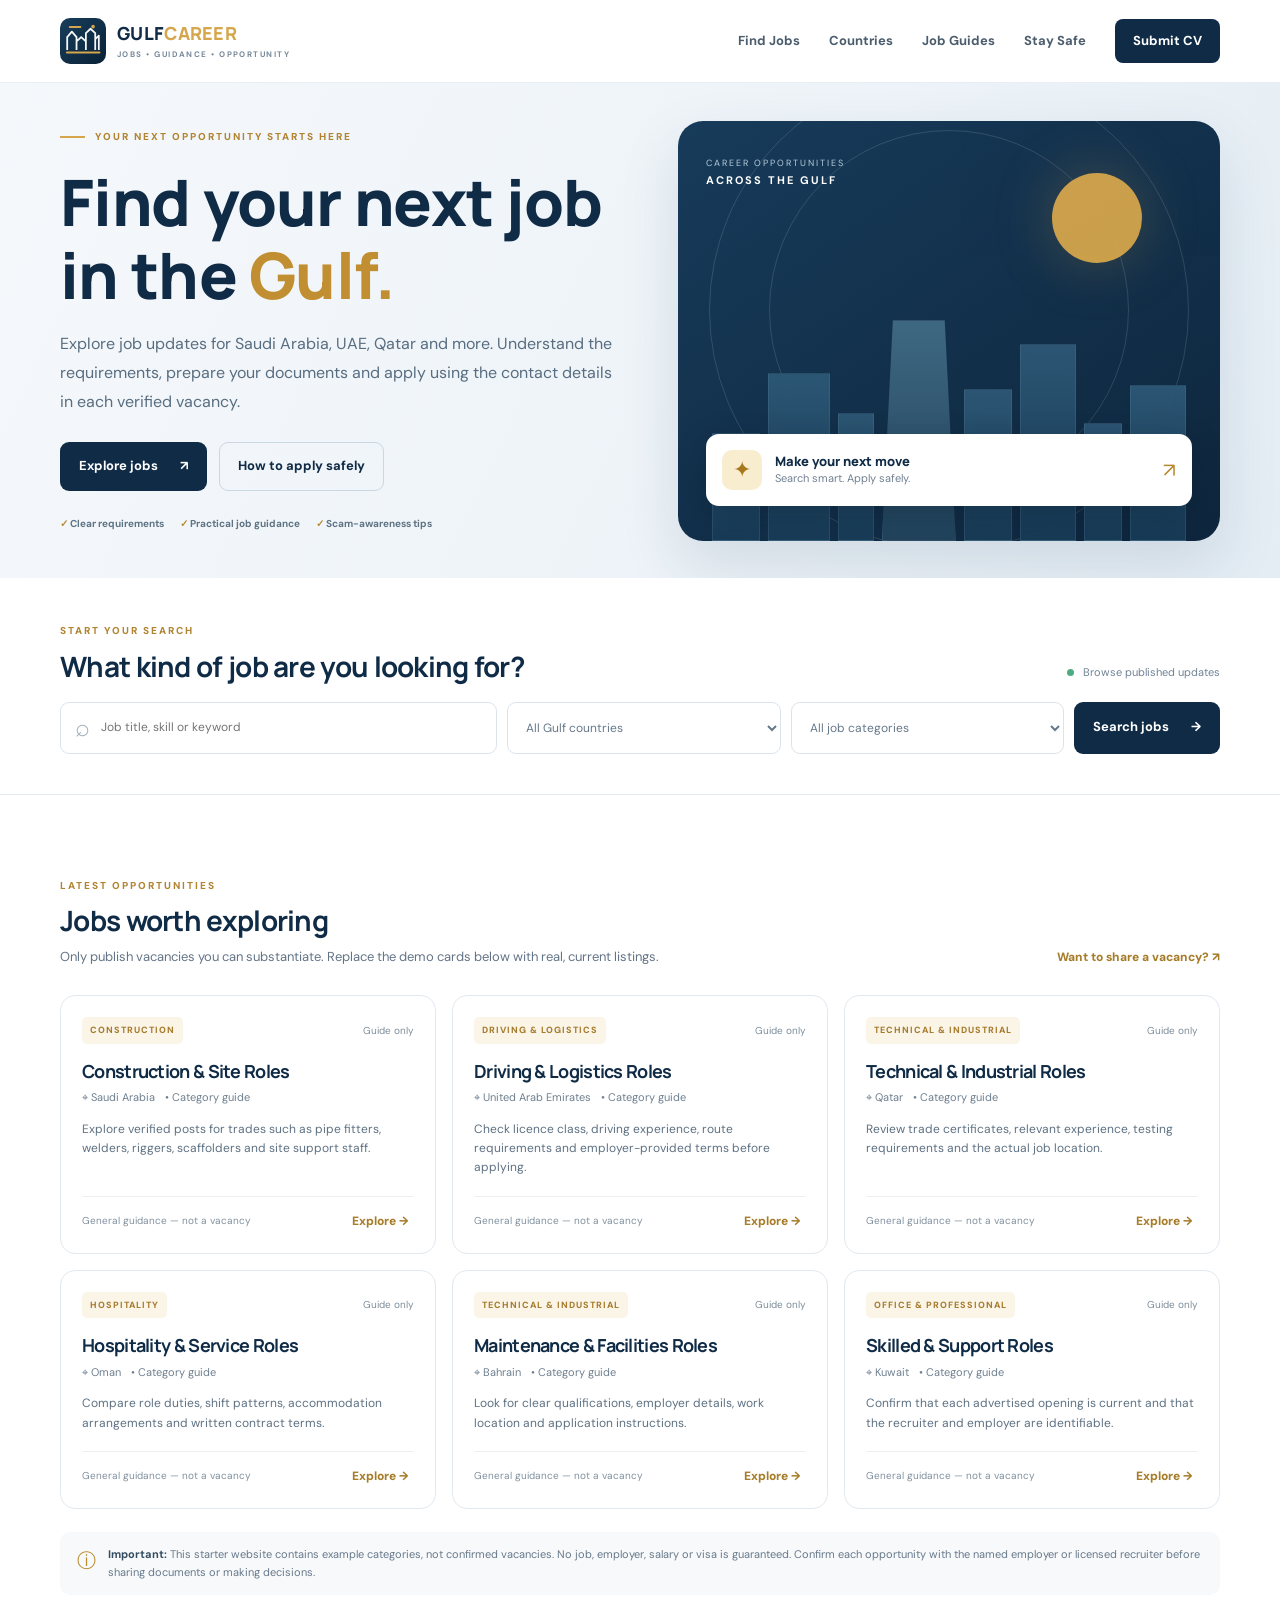
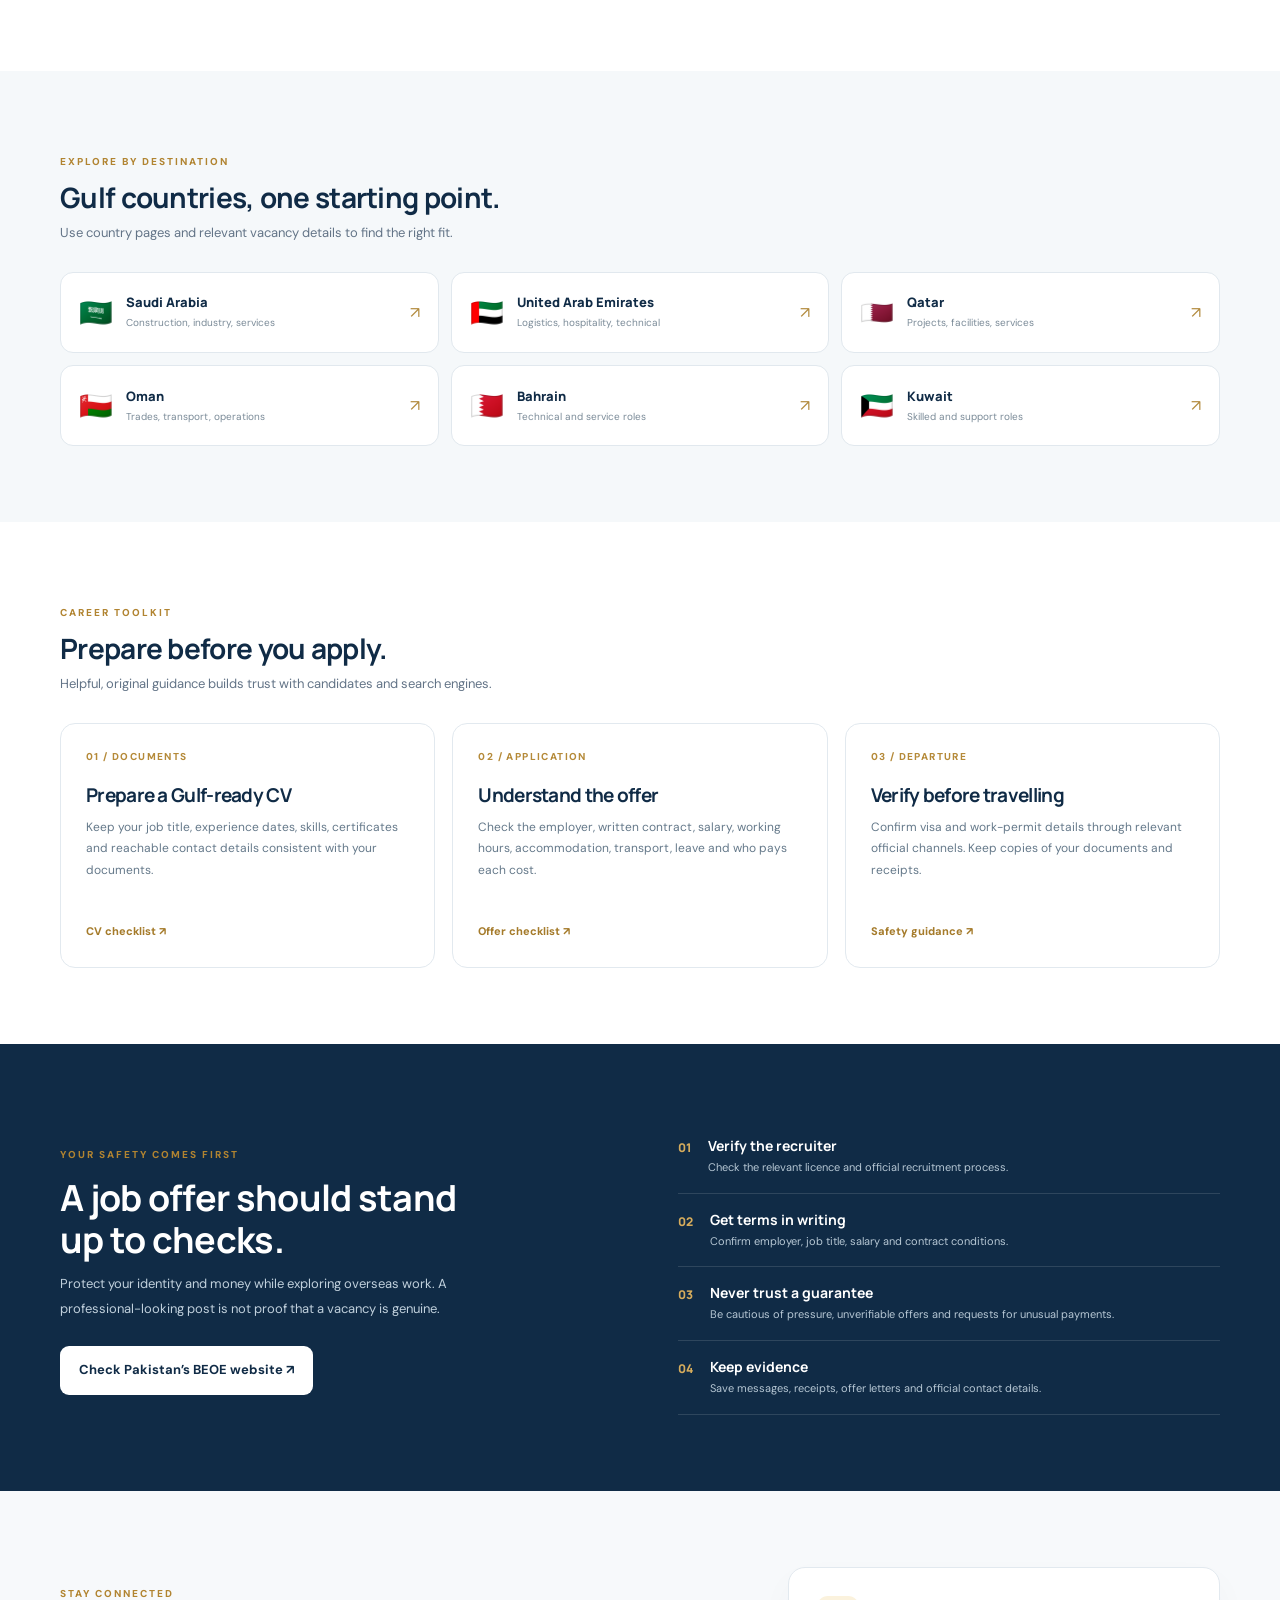
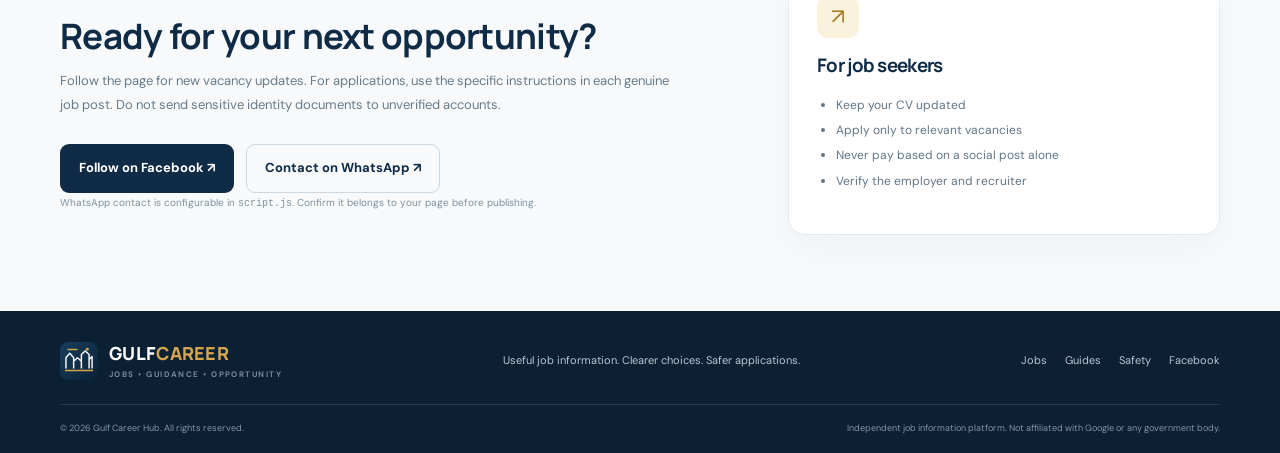
==== index.html @ 525082f0 "Add files via upload" ====
<!doctype html>
<html lang="en">
<head>
<meta charset="utf-8"><meta name="viewport" content="width=device-width,initial-scale=1">
<title>Gulf Career Hub | Gulf Jobs for Pakistani Applicants</title>
<meta name="description" content="Explore Gulf job opportunities for Pakistani applicants. Browse Saudi Arabia, UAE, Qatar, Oman, Bahrain and Kuwait vacancies, check requirements and apply through the listed official contact." />
<meta name="robots" content="index,follow,max-image-preview:large"><meta name="theme-color" content="#102b46">
<link rel="canonical" href="https://YOUR-DOMAIN.example/">
<meta property="og:type" content="website"><meta property="og:title" content="Gulf Career Hub | Gulf Jobs"><meta property="og:description" content="A clearer way to explore Gulf job opportunities, requirements and application steps."><meta property="og:image" content="assets/logo.svg">
<link rel="icon" href="assets/logo.svg" type="image/svg+xml"><link rel="stylesheet" href="styles.css">
<script type="application/ld+json">{"@context":"https://schema.org","@type":"Organization","name":"Gulf Career Hub","description":"A job information platform sharing Gulf employment opportunities and application guidance.","logo":"https://YOUR-DOMAIN.example/assets/logo.svg","sameAs":["https://www.facebook.com/profile.php?id=61595872135029"]}</script>
</head><body>
<a class="skip" href="#main">Skip to content</a>
<header class="top"><div class="wrap nav"><a class="brand" href="#home"><img src="assets/logo.svg" alt="Gulf Career Hub logo"><span>GULF<span class="gold">CAREER</span><small>JOBS • GUIDANCE • OPPORTUNITY</small></span></a><button class="menu" id="menu" aria-label="Open navigation" aria-expanded="false">☰</button><nav id="navlinks"><a href="#jobs">Find Jobs</a><a href="#countries">Countries</a><a href="#guides">Job Guides</a><a href="#safety">Stay Safe</a><a class="nav-cta" href="#apply">Submit CV</a></nav></div></header>
<main id="main">
<section class="hero" id="home"><div class="wrap hero-grid"><div><div class="eyebrow"><span></span> YOUR NEXT OPPORTUNITY STARTS HERE</div><h1>Find your next job in the <em>Gulf.</em></h1><p class="lead">Explore job updates for Saudi Arabia, UAE, Qatar and more. Understand the requirements, prepare your documents and apply using the contact details in each verified vacancy.</p><div class="hero-actions"><a class="btn primary" href="#jobs">Explore jobs <span>↗</span></a><a class="btn ghost" href="#safety">How to apply safely</a></div><div class="trustline"><span>✓ Clear requirements</span><span>✓ Practical job guidance</span><span>✓ Scam-awareness tips</span></div></div><div class="hero-art"><div class="orbit orbit-one"></div><div class="orbit orbit-two"></div><div class="sun"></div><div class="skyline"><i></i><i></i><i></i><i></i><i></i><i></i><i></i><i></i></div><div class="art-card"><div class="mini-icon">✦</div><div><b>Make your next move</b><small>Search smart. Apply safely.</small></div><span>↗</span></div><div class="art-label">CAREER OPPORTUNITIES<br><b>ACROSS THE GULF</b></div></div></div></section>
<section class="search-band"><div class="wrap"><div class="search-heading"><div><span class="kicker">START YOUR SEARCH</span><h2>What kind of job are you looking for?</h2></div><span class="live-note"><i></i> Browse published updates</span></div><div class="filters"><label class="searchbox"><span>⌕</span><input id="q" type="search" placeholder="Job title, skill or keyword" aria-label="Search job title, skill or keyword"></label><label><span class="sr-only">Country</span><select id="country"><option value="">All Gulf countries</option><option>Saudi Arabia</option><option>United Arab Emirates</option><option>Qatar</option><option>Oman</option><option>Bahrain</option><option>Kuwait</option></select></label><label><span class="sr-only">Category</span><select id="category"><option value="">All job categories</option><option>Construction</option><option>Driving & Logistics</option><option>Technical & Industrial</option><option>Hospitality</option><option>Healthcare</option><option>Office & Professional</option></select></label><button id="searchBtn" class="btn primary">Search jobs <span>→</span></button></div></div></section>
<section class="section" id="jobs"><div class="wrap"><div class="section-head"><div><span class="kicker">LATEST OPPORTUNITIES</span><h2>Jobs worth exploring</h2><p>Only publish vacancies you can substantiate. Replace the demo cards below with real, current listings.</p></div><a class="text-link" href="#apply">Want to share a vacancy? ↗</a></div><div id="jobGrid" class="job-grid"></div><div id="empty" class="empty" hidden>No matching listings yet. Try another keyword or check back soon.</div><div class="notice"><span>ⓘ</span><p><b>Important:</b> This starter website contains example categories, not confirmed vacancies. No job, employer, salary or visa is guaranteed. Confirm each opportunity with the named employer or licensed recruiter before sharing documents or making decisions.</p></div></div></section>
<section class="countries section" id="countries"><div class="wrap"><div class="section-head"><div><span class="kicker">EXPLORE BY DESTINATION</span><h2>Gulf countries, one starting point.</h2><p>Use country pages and relevant vacancy details to find the right fit.</p></div></div><div class="country-grid"><button data-country="Saudi Arabia" class="country-card"><span class="flag">🇸🇦</span><span><b>Saudi Arabia</b><small>Construction, industry, services</small></span><span class="arrow">↗</span></button><button data-country="United Arab Emirates" class="country-card"><span class="flag">🇦🇪</span><span><b>United Arab Emirates</b><small>Logistics, hospitality, technical</small></span><span class="arrow">↗</span></button><button data-country="Qatar" class="country-card"><span class="flag">🇶🇦</span><span><b>Qatar</b><small>Projects, facilities, services</small></span><span class="arrow">↗</span></button><button data-country="Oman" class="country-card"><span class="flag">🇴🇲</span><span><b>Oman</b><small>Trades, transport, operations</small></span><span class="arrow">↗</span></button><button data-country="Bahrain" class="country-card"><span class="flag">🇧🇭</span><span><b>Bahrain</b><small>Technical and service roles</small></span><span class="arrow">↗</span></button><button data-country="Kuwait" class="country-card"><span class="flag">🇰🇼</span><span><b>Kuwait</b><small>Skilled and support roles</small></span><span class="arrow">↗</span></button></div></div></section>
<section class="section guides" id="guides"><div class="wrap"><div class="section-head"><div><span class="kicker">CAREER TOOLKIT</span><h2>Prepare before you apply.</h2><p>Helpful, original guidance builds trust with candidates and search engines.</p></div></div><div class="guide-grid"><article class="guide"><div class="guide-no">01 / DOCUMENTS</div><h3>Prepare a Gulf-ready CV</h3><p>Keep your job title, experience dates, skills, certificates and reachable contact details consistent with your documents.</p><a href="#apply">CV checklist ↗</a></article><article class="guide"><div class="guide-no">02 / APPLICATION</div><h3>Understand the offer</h3><p>Check the employer, written contract, salary, working hours, accommodation, transport, leave and who pays each cost.</p><a href="#safety">Offer checklist ↗</a></article><article class="guide"><div class="guide-no">03 / DEPARTURE</div><h3>Verify before travelling</h3><p>Confirm visa and work-permit details through relevant official channels. Keep copies of your documents and receipts.</p><a href="#safety">Safety guidance ↗</a></article></div></div></section>
<section class="safety section" id="safety"><div class="wrap safety-grid"><div><span class="kicker">YOUR SAFETY COMES FIRST</span><h2>A job offer should stand up to checks.</h2><p>Protect your identity and money while exploring overseas work. A professional-looking post is not proof that a vacancy is genuine.</p><a class="btn light" href="https://beoe.gov.pk/" target="_blank" rel="noopener">Check Pakistan’s BEOE website ↗</a></div><div class="safety-list"><div><span>01</span><p><b>Verify the recruiter</b><small>Check the relevant licence and official recruitment process.</small></p></div><div><span>02</span><p><b>Get terms in writing</b><small>Confirm employer, job title, salary and contract conditions.</small></p></div><div><span>03</span><p><b>Never trust a guarantee</b><small>Be cautious of pressure, unverifiable offers and requests for unusual payments.</small></p></div><div><span>04</span><p><b>Keep evidence</b><small>Save messages, receipts, offer letters and official contact details.</small></p></div></div></div></section>
<section class="apply section" id="apply"><div class="wrap apply-grid"><div><span class="kicker">STAY CONNECTED</span><h2>Ready for your next opportunity?</h2><p>Follow the page for new vacancy updates. For applications, use the specific instructions in each genuine job post. Do not send sensitive identity documents to unverified accounts.</p><div class="apply-actions"><a class="btn primary" href="https://www.facebook.com/profile.php?id=61595872135029" target="_blank" rel="noopener">Follow on Facebook ↗</a><a class="btn ghost-dark" id="waLink" href="#">Contact on WhatsApp ↗</a></div><p class="tiny">WhatsApp contact is configurable in <code>script.js</code>. Confirm it belongs to your page before publishing.</p></div><div class="cv-card"><div class="cv-symbol">↗</div><h3>For job seekers</h3><ul><li>Keep your CV updated</li><li>Apply only to relevant vacancies</li><li>Never pay based on a social post alone</li><li>Verify the employer and recruiter</li></ul></div></div></section>
</main><footer><div class="wrap footer-main"><a class="brand footer-brand" href="#home"><img src="assets/logo.svg" alt=""><span>GULF<span class="gold">CAREER</span><small>JOBS • GUIDANCE • OPPORTUNITY</small></span></a><p>Useful job information. Clearer choices. Safer applications.</p><div class="footer-links"><a href="#jobs">Jobs</a><a href="#guides">Guides</a><a href="#safety">Safety</a><a href="https://www.facebook.com/profile.php?id=61595872135029" target="_blank" rel="noopener">Facebook</a></div></div><div class="wrap footer-bottom"><span>© <span id="year"></span> Gulf Career Hub. All rights reserved.</span><span>Independent job information platform. Not affiliated with Google or any government body.</span></div></footer>
<script src="script.js"></script></body></html>
---- styles.css ----
@import url('https://fonts.googleapis.com/css2?family=DM+Sans:wght@400;500;600;700&family=Manrope:wght@400;500;600;700;800&display=swap');
:root{--navy:#102b46;--navy2:#183b5a;--gold:#d5a64b;--ink:#172b3b;--muted:#637487;--pale:#f4f7fa;--line:#e2e9ef;--white:#fff;--radius:18px}*{box-sizing:border-box}html{scroll-behavior:smooth;scroll-padding-top:90px}body{margin:0;color:var(--ink);font-family:'DM Sans',Arial,sans-serif;line-height:1.6}a{color:inherit;text-decoration:none}button,input,select{font:inherit}.wrap{width:min(1160px,calc(100% - 44px));margin:auto}.skip{position:absolute;left:-999px;top:8px;background:white;padding:10px;z-index:10}.skip:focus{left:8px}.top{background:#fff;border-bottom:1px solid #e9eef2;position:sticky;top:0;z-index:8}.nav{height:82px;display:flex;align-items:center;justify-content:space-between}.brand{display:flex;align-items:center;gap:11px;font-family:Manrope,sans-serif;font-weight:800;font-size:18px;letter-spacing:.3px;color:var(--navy);line-height:1.15}.brand img{width:46px;height:46px}.brand small{display:block;font:700 8px 'DM Sans',sans-serif;letter-spacing:1.45px;color:#78899a;margin-top:5px}.gold{color:var(--gold)}nav{display:flex;align-items:center;gap:29px;font-size:13px;font-weight:700;color:#4b5d6d}nav a:hover,.text-link:hover{color:#b48427}.nav-cta{background:var(--navy);color:white;padding:12px 18px;border-radius:8px}.menu{display:none;border:0;background:transparent;font-size:25px;color:var(--navy)}.hero{background:linear-gradient(115deg,#f5f8fb 0%,#edf3f8 60%,#e4edf4 100%);overflow:hidden}.hero-grid{display:grid;grid-template-columns:1.04fr .96fr;align-items:center;min-height:495px;gap:30px}.eyebrow,.kicker{font-size:10px;font-weight:800;letter-spacing:2px;color:#b18431}.eyebrow{display:flex;align-items:center;gap:10px}.eyebrow span{width:25px;height:2px;background:var(--gold)}h1,h2,h3,p{margin-top:0}h1,h2,h3{font-family:Manrope,sans-serif;line-height:1.15;letter-spacing:-.7px}h1{font-size:clamp(40px,5.3vw,64px);max-width:590px;margin:20px 0 18px;color:var(--navy);font-weight:800}h1 em{color:#c18f31;font-style:normal}.lead{max-width:565px;color:#586d80;font-size:16px;line-height:1.8}.hero-actions,.apply-actions{display:flex;gap:12px;flex-wrap:wrap;margin-top:26px}.btn{display:inline-flex;gap:22px;align-items:center;justify-content:center;padding:13px 18px;border-radius:9px;font-size:13px;font-weight:700;border:1px solid transparent;transition:.2s}.btn:hover{transform:translateY(-2px)}.primary{background:var(--navy);color:white}.primary:hover{background:#204b70}.ghost{border-color:#cbd7e1;color:var(--navy)}.ghost-dark{border-color:#cbd7e1;color:var(--navy)}.trustline{display:flex;flex-wrap:wrap;gap:16px;margin-top:25px;font-size:10px;color:#5d7283;font-weight:700}.trustline span:first-letter{color:#b58a36}.hero-art{height:420px;position:relative;overflow:hidden;border-radius:25px;background:linear-gradient(145deg,#173b5a,#0e263d);box-shadow:0 24px 60px #173b5a20}.orbit{position:absolute;border:1px solid #ffffff21;border-radius:50%;width:480px;height:480px;left:50%;top:45%;transform:translate(-50%,-50%)}.orbit-two{width:360px;height:360px}.sun{position:absolute;top:52px;right:78px;width:90px;height:90px;border-radius:50%;background:#d5a64b;opacity:.95;box-shadow:0 0 60px #d5a64b44}.skyline{position:absolute;bottom:0;left:0;right:0;height:240px;display:flex;align-items:end;justify-content:center;gap:8px;opacity:.95}.skyline i{display:block;width:48px;background:linear-gradient(#2d5876,#193c58);border:1px solid #6c8ca33a;height:45%}.skyline i:nth-child(2){height:70%;width:62px}.skyline i:nth-child(3){height:53%;width:36px}.skyline i:nth-child(4){height:92%;width:74px;background:linear-gradient(#416b85,#23455e);clip-path:polygon(15% 0,85% 0,100% 100%,0 100%)}.skyline i:nth-child(5){height:63%}.skyline i:nth-child(6){height:82%;width:56px}.skyline i:nth-child(7){height:49%;width:38px}.skyline i:nth-child(8){height:65%;width:56px}.art-card{position:absolute;bottom:35px;left:28px;right:28px;display:flex;align-items:center;gap:13px;padding:16px;background:#fff;border-radius:13px;box-shadow:0 10px 30px #08182744}.mini-icon{width:40px;height:40px;display:grid;place-items:center;border-radius:10px;background:#f8edcf;color:#a8781d;font-size:22px}.art-card b,.art-card small{display:block}.art-card b{font:800 13px Manrope;color:var(--navy)}.art-card small{font-size:11px;color:#718091}.art-card>span{margin-left:auto;color:#b5872f;font-size:20px}.art-label{position:absolute;top:34px;left:28px;color:#b8ccdb;font-size:9px;letter-spacing:2px;line-height:1.8}.art-label b{color:#fff;font-size:11px}.search-band{background:white;padding:38px 0 40px;border-bottom:1px solid var(--line)}.search-heading{display:flex;justify-content:space-between;align-items:end;margin-bottom:20px}.search-heading h2,.section-head h2{font-size:28px;color:var(--navy);margin:8px 0 0}.live-note{font-size:11px;color:#708294}.live-note i{display:inline-block;width:7px;height:7px;background:#4eaa83;border-radius:50%;margin-right:6px}.filters{display:grid;grid-template-columns:1.6fr 1fr 1fr auto;gap:10px}.filters label{min-width:0}.searchbox,.filters select{height:52px;display:flex;align-items:center;gap:9px;padding:0 14px;border:1px solid #dce4eb;border-radius:9px;background:#fff;color:#66788a}.searchbox span{font-size:25px;color:#a4b0bb}.searchbox input{border:0;outline:0;width:100%;min-width:0;color:var(--ink);font-size:12px}.filters select{width:100%;font-size:12px;outline-color:var(--gold)}.filters .btn{height:52px;white-space:nowrap}.section{padding:76px 0}.section-head{display:flex;align-items:end;justify-content:space-between;gap:20px;margin-bottom:28px}.section-head p{font-size:13px;color:var(--muted);margin:10px 0 0;max-width:600px}.text-link{font-size:12px;font-weight:800;color:#a77c29;white-space:nowrap}.job-grid{display:grid;grid-template-columns:repeat(3,1fr);gap:16px}.job-card{border:1px solid var(--line);border-radius:15px;padding:21px;background:#fff;display:flex;flex-direction:column;min-height:238px;transition:.2s}.job-card:hover{border-color:#c4d2dd;box-shadow:0 12px 35px #173b5a0c;transform:translateY(-2px)}.job-top{display:flex;justify-content:space-between;align-items:center;gap:8px}.job-category{font-size:9px;font-weight:800;letter-spacing:1px;color:#a67b2d;background:#fbf5e8;padding:6px 8px;border-radius:5px}.job-status{font-size:10px;color:#7d8d9a}.job-card h3{font-size:18px;color:var(--navy);margin:17px 0 8px}.job-meta{display:flex;flex-wrap:wrap;gap:10px;font-size:11px;color:#6e7f8f}.job-card p{font-size:12px;color:#5e7182;margin:13px 0 18px}.job-bottom{margin-top:auto;padding-top:14px;border-top:1px solid #edf1f4;display:flex;align-items:center;justify-content:space-between}.job-bottom small{font-size:10px;color:#80909e}.job-bottom button{border:0;background:transparent;color:#a77c29;font-size:12px;font-weight:800;cursor:pointer}.empty{padding:28px;text-align:center;color:var(--muted);border:1px dashed #ccd7e0;border-radius:12px}.notice{margin-top:23px;background:#f7f9fb;border-radius:10px;padding:14px 17px;display:flex;gap:12px;color:#67798a;font-size:11px}.notice>span{font-size:19px;color:#b98b31}.notice p{margin:0}.notice b{color:#344c60}.countries{background:#f5f8fa}.country-grid{display:grid;grid-template-columns:repeat(3,1fr);gap:12px}.country-card{display:flex;align-items:center;text-align:left;gap:13px;padding:18px;border:1px solid #e1e8ee;background:#fff;border-radius:13px;cursor:pointer;color:var(--ink);transition:.2s}.country-card:hover{border-color:#c9a45c;transform:translateY(-2px)}.flag{font-size:27px}.country-card b,.country-card small{display:block}.country-card b{font:800 13px Manrope;color:var(--navy)}.country-card small{font-size:10px;color:#7b8b98;margin-top:4px}.arrow{margin-left:auto;color:#b28a3d}.guide-grid{display:grid;grid-template-columns:repeat(3,1fr);gap:17px}.guide{padding:25px;border:1px solid var(--line);border-radius:15px}.guide-no{font-size:10px;letter-spacing:1.4px;font-weight:800;color:#b58a39}.guide h3{font-size:19px;color:var(--navy);margin:20px 0 10px}.guide p{font-size:12px;color:#65798a;line-height:1.8;min-height:88px}.guide a{font-size:11px;font-weight:800;color:#a57b2b}.safety{background:var(--navy);color:#fff}.safety-grid{display:grid;grid-template-columns:1fr 1fr;gap:75px;align-items:center}.safety h2{font-size:36px;margin:12px 0;color:#fff;max-width:430px}.safety-grid>div>p{color:#c0d0dc;font-size:13px;line-height:1.9;max-width:460px}.light{background:#fff;color:var(--navy);margin-top:12px}.safety-list>div{display:flex;gap:17px;padding:16px 0;border-bottom:1px solid #ffffff20}.safety-list>div>span{font:800 12px Manrope;color:#d6ac5c;padding-top:3px}.safety-list p{margin:0}.safety-list b,.safety-list small{display:block}.safety-list b{font:700 14px Manrope}.safety-list small{font-size:11px;color:#b6c7d4;margin-top:4px}.apply{background:#f7f9fb}.apply-grid{display:grid;grid-template-columns:1.2fr .8fr;gap:80px;align-items:center}.apply h2{font-size:35px;color:var(--navy);margin:12px 0}.apply-grid>div>p{font-size:13px;color:#687b8b;line-height:1.9;max-width:610px}.tiny{font-size:10px!important;color:#81909c!important}.cv-card{background:#fff;border:1px solid var(--line);border-radius:17px;padding:28px;box-shadow:0 15px 35px #173b5a08}.cv-symbol{width:42px;height:42px;border-radius:11px;background:#fbf2dd;color:#a97b26;display:grid;place-items:center;font-size:22px}.cv-card h3{color:var(--navy);margin:17px 0}.cv-card ul{padding-left:19px;color:#627587;font-size:12px;line-height:2.1}footer{background:#0b2033;color:#b8c7d2;padding:31px 0 18px}.footer-main{display:flex;align-items:center;justify-content:space-between;gap:20px;padding-bottom:24px}.footer-brand{color:white}.footer-brand img{width:38px;height:38px}.footer-main p{font-size:11px;margin:0}.footer-links{display:flex;gap:18px;font-size:11px}.footer-links a:hover{color:#e2b95e}.footer-bottom{border-top:1px solid #ffffff1c;padding-top:16px;display:flex;justify-content:space-between;gap:20px;font-size:9px;color:#8296a6}.sr-only{position:absolute;width:1px;height:1px;padding:0;margin:-1px;overflow:hidden;clip:rect(0,0,0,0);white-space:nowrap;border:0}
@media(max-width:850px){.nav{height:72px}.menu{display:block}nav{display:none;position:absolute;top:72px;left:0;right:0;background:white;padding:18px 24px 22px;box-shadow:0 12px 20px #102b4615;flex-direction:column;align-items:stretch;gap:18px}nav.open{display:flex}.hero-grid{grid-template-columns:1fr;padding-top:55px;padding-bottom:35px}.hero-art{height:330px}.hero-grid>div:first-child{max-width:650px}.filters{grid-template-columns:1fr 1fr}.searchbox{grid-column:span 2}.job-grid,.country-grid,.guide-grid{grid-template-columns:repeat(2,1fr)}.safety-grid,.apply-grid{grid-template-columns:1fr;gap:35px}.footer-main{flex-wrap:wrap}.footer-main>p{order:3;width:100%}}@media(max-width:560px){.wrap{width:min(100% - 30px,1160px)}.brand{font-size:15px}.brand img{width:39px;height:39px}.brand small{font-size:7px}.hero-grid{padding-top:42px}.hero-art{height:280px}.hero h1{font-size:42px}.lead{font-size:14px}.trustline{gap:9px}.search-heading,.section-head{align-items:flex-start;flex-direction:column}.search-heading h2,.section-head h2{font-size:25px}.filters{grid-template-columns:1fr}.searchbox{grid-column:auto}.filters .btn{width:100%}.section{padding:55px 0}.job-grid,.country-grid,.guide-grid{grid-template-columns:1fr}.guide p{min-height:0}.safety h2,.apply h2{font-size:30px}.footer-main{align-items:flex-start;flex-direction:column}.footer-links{flex-wrap:wrap}.footer-bottom{flex-direction:column;gap:7px}.art-card{left:16px;right:16px;bottom:18px}.art-label{left:18px;top:20px}.sun{right:38px;width:70px;height:70px}}
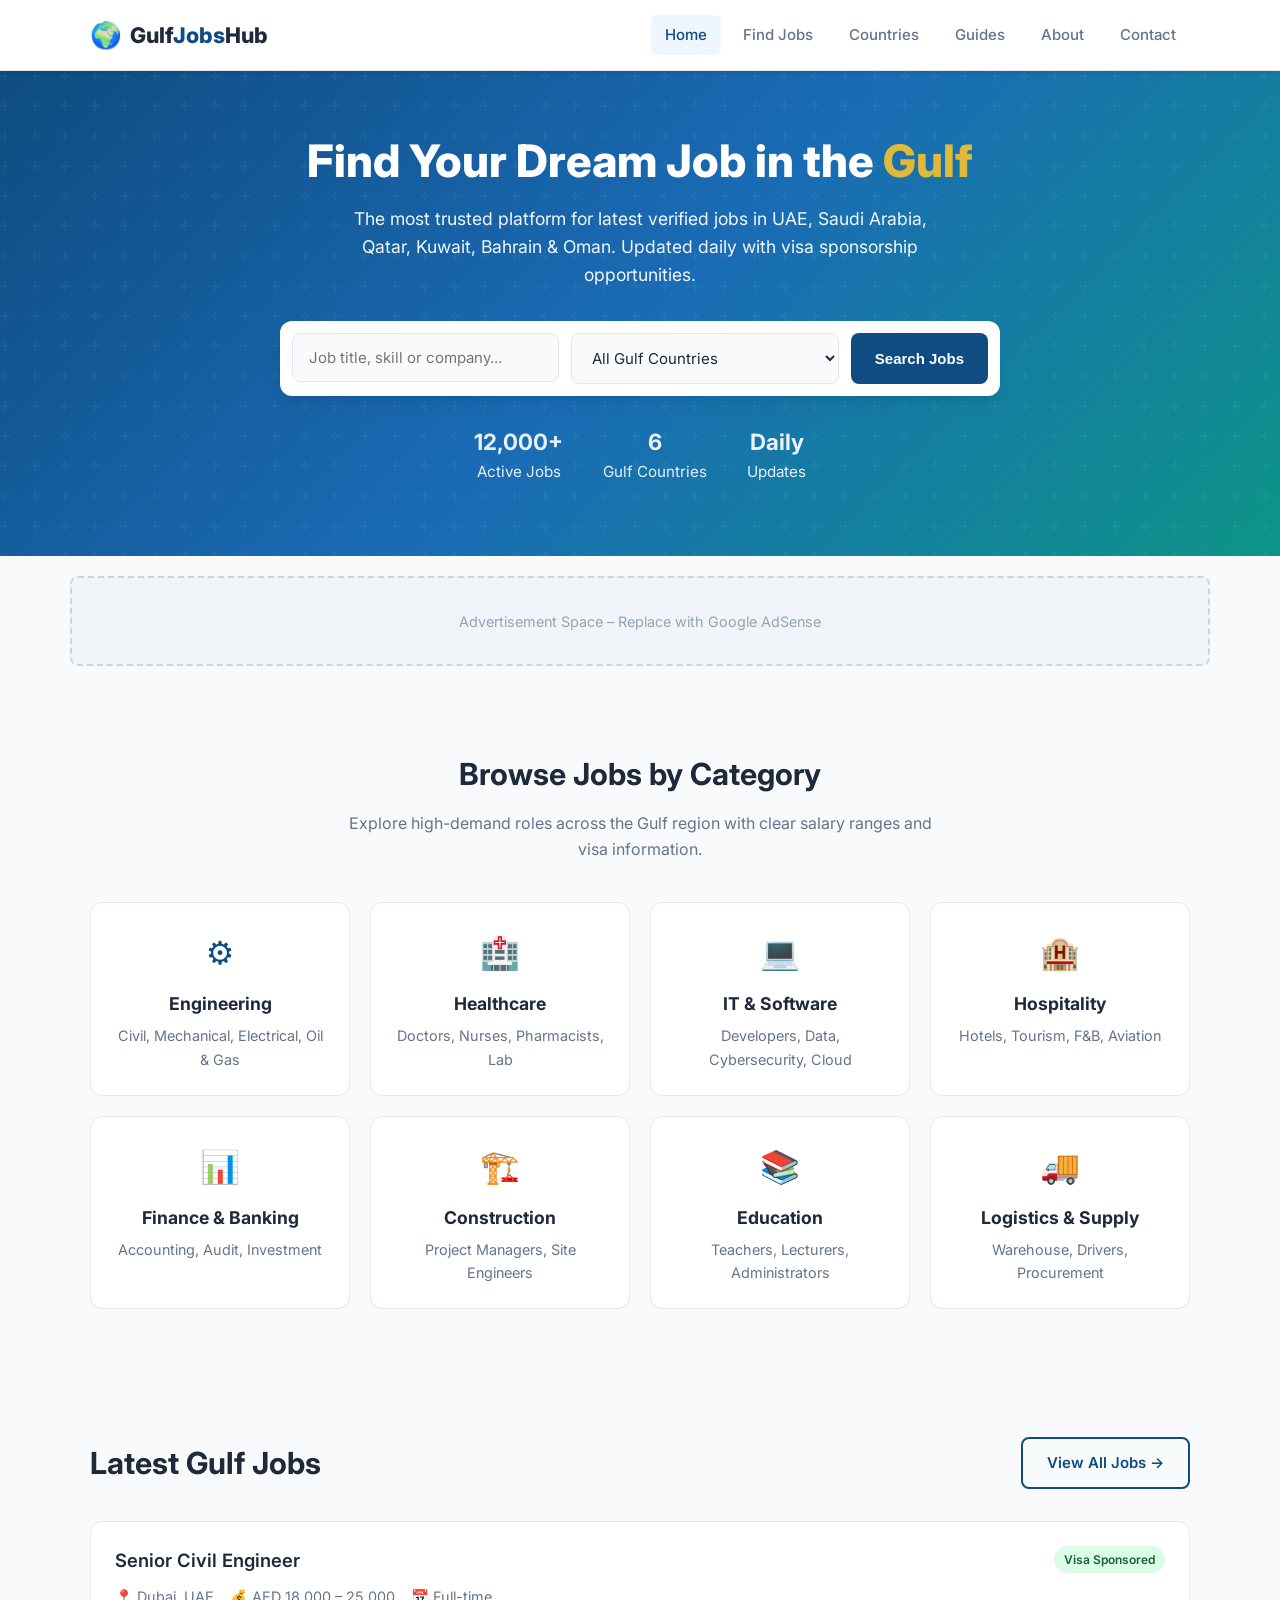
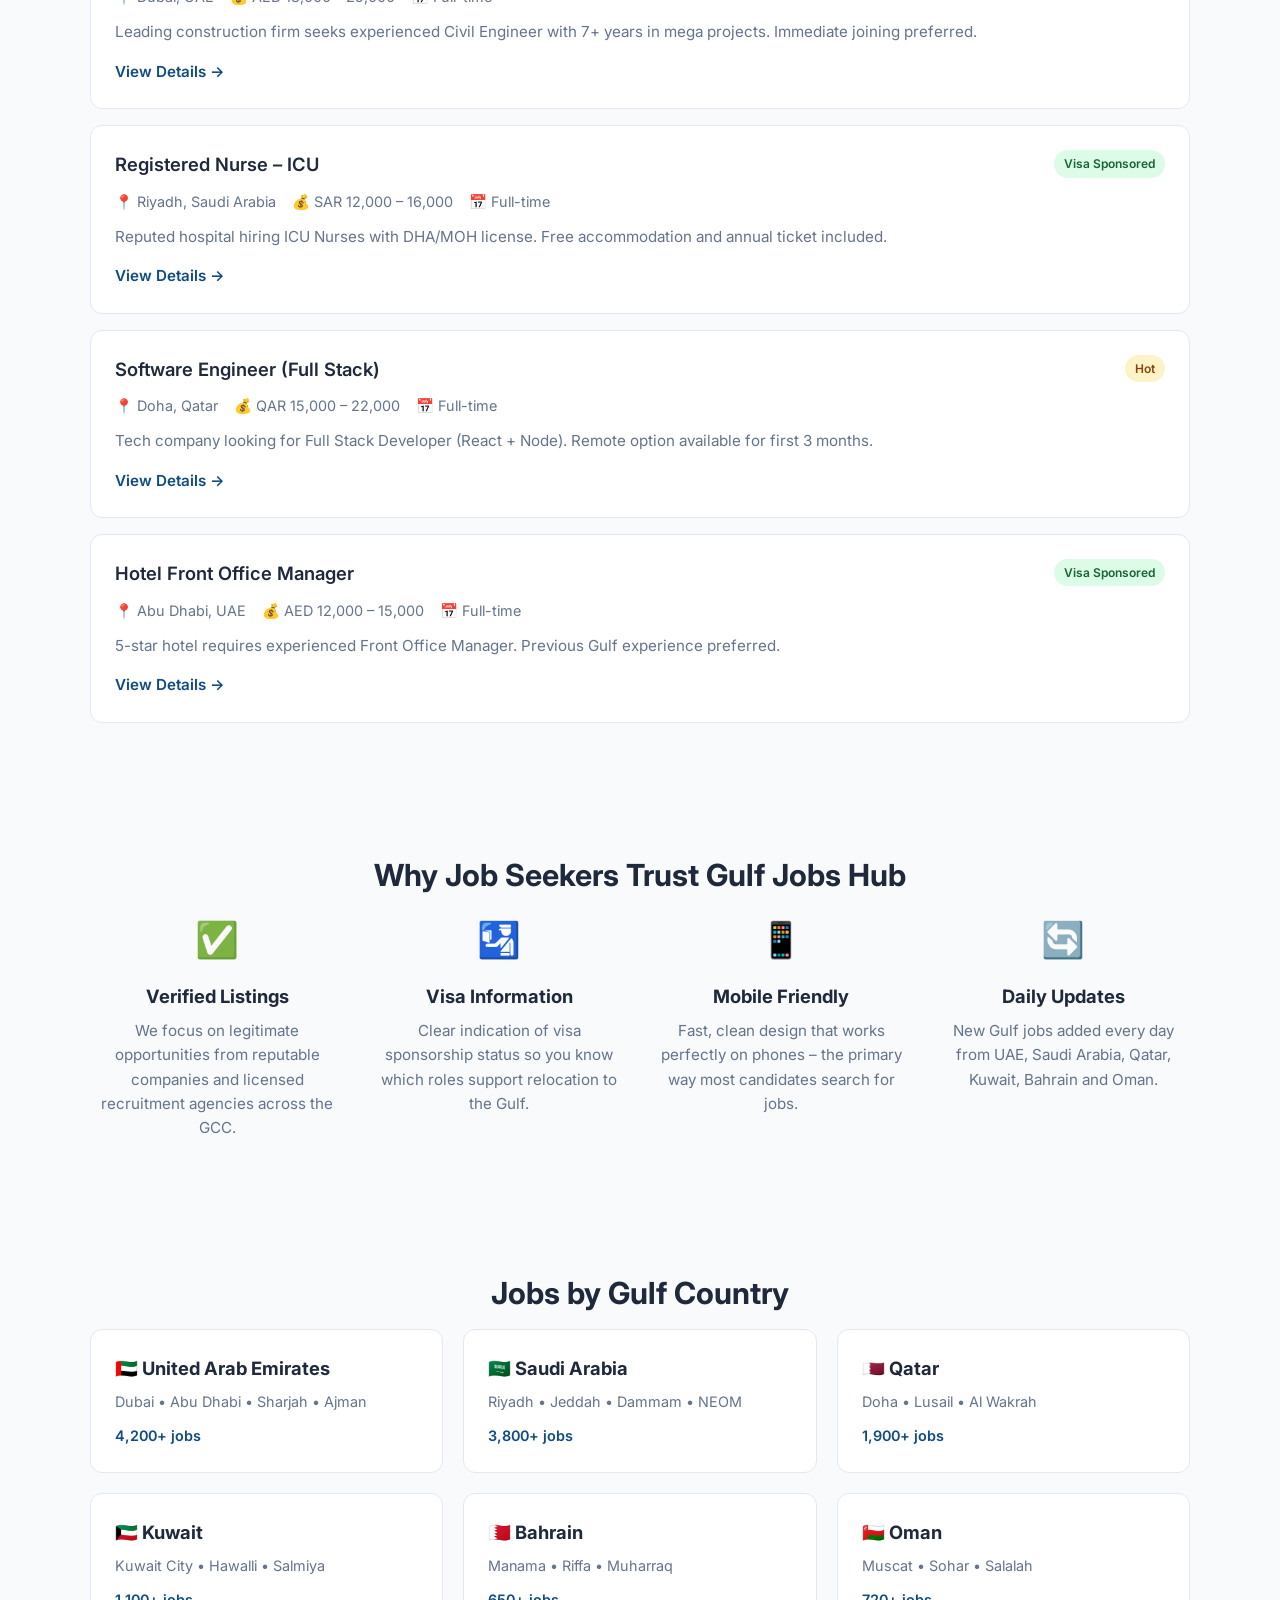
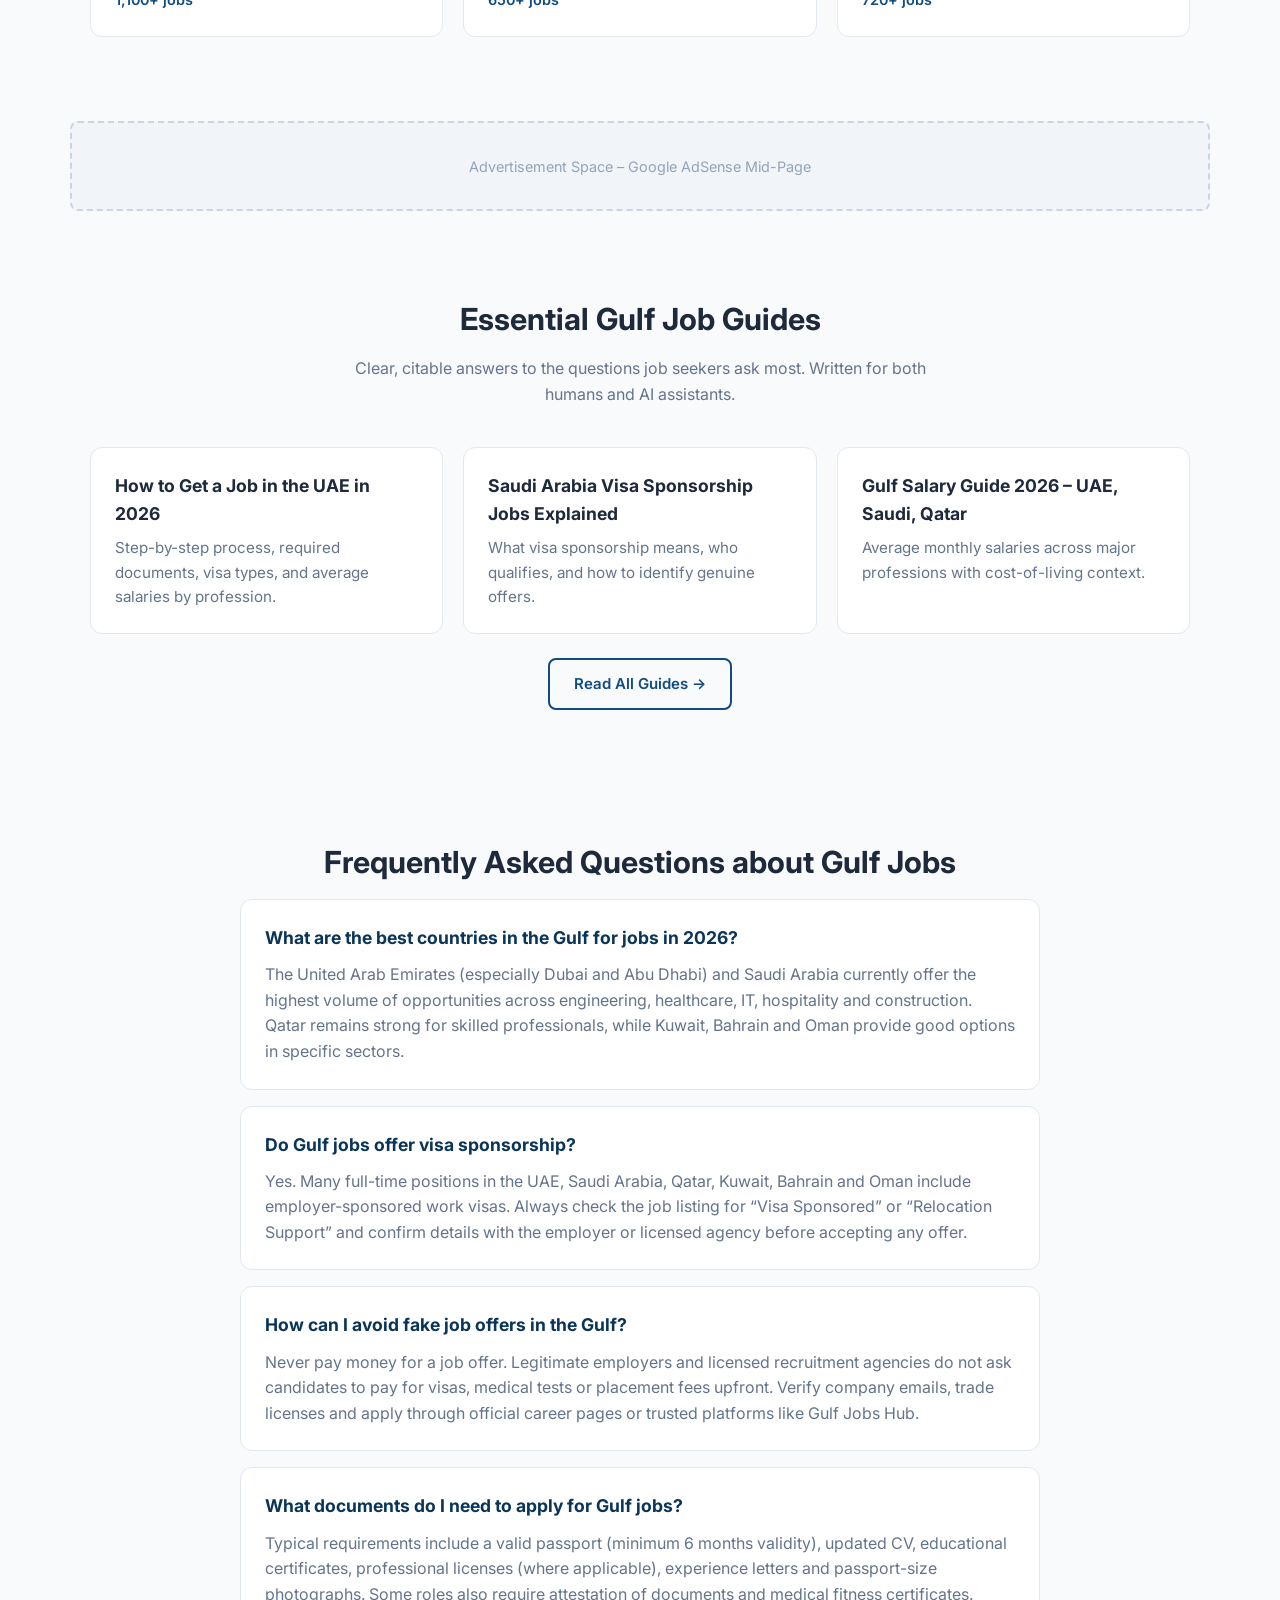
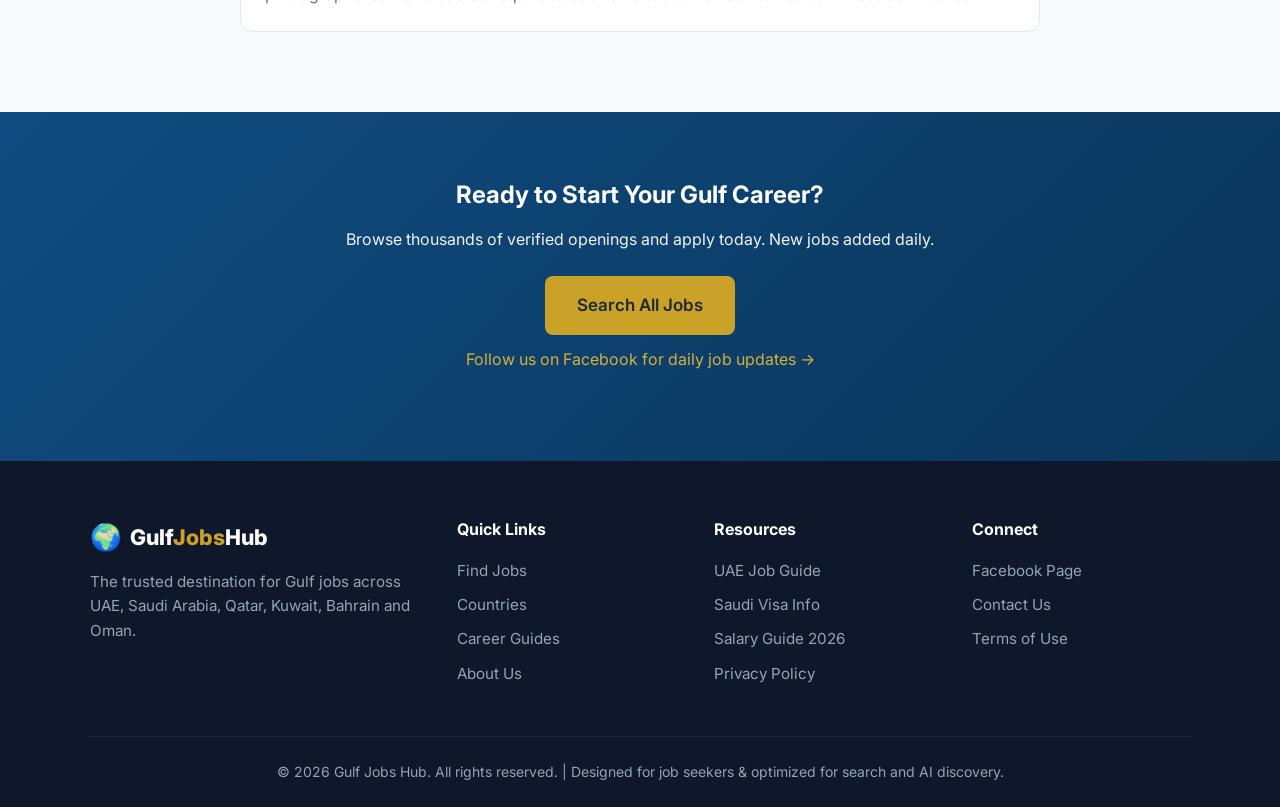
==== commit 6af9a3e2: "Add files via upload" ====
--- a/index.html
+++ b/index.html
@@ -1,24 +1,474 @@
-<!doctype html>
+<!DOCTYPE html>
 <html lang="en">
 <head>
-<meta charset="utf-8"><meta name="viewport" content="width=device-width,initial-scale=1">
-<title>Gulf Career Hub | Gulf Jobs for Pakistani Applicants</title>
-<meta name="description" content="Explore Gulf job opportunities for Pakistani applicants. Browse Saudi Arabia, UAE, Qatar, Oman, Bahrain and Kuwait vacancies, check requirements and apply through the listed official contact." />
-<meta name="robots" content="index,follow,max-image-preview:large"><meta name="theme-color" content="#102b46">
-<link rel="canonical" href="https://YOUR-DOMAIN.example/">
-<meta property="og:type" content="website"><meta property="og:title" content="Gulf Career Hub | Gulf Jobs"><meta property="og:description" content="A clearer way to explore Gulf job opportunities, requirements and application steps."><meta property="og:image" content="assets/logo.svg">
-<link rel="icon" href="assets/logo.svg" type="image/svg+xml"><link rel="stylesheet" href="styles.css">
-<script type="application/ld+json">{"@context":"https://schema.org","@type":"Organization","name":"Gulf Career Hub","description":"A job information platform sharing Gulf employment opportunities and application guidance.","logo":"https://YOUR-DOMAIN.example/assets/logo.svg","sameAs":["https://www.facebook.com/profile.php?id=61595872135029"]}</script>
-</head><body>
-<a class="skip" href="#main">Skip to content</a>
-<header class="top"><div class="wrap nav"><a class="brand" href="#home"><img src="assets/logo.svg" alt="Gulf Career Hub logo"><span>GULF<span class="gold">CAREER</span><small>JOBS • GUIDANCE • OPPORTUNITY</small></span></a><button class="menu" id="menu" aria-label="Open navigation" aria-expanded="false">☰</button><nav id="navlinks"><a href="#jobs">Find Jobs</a><a href="#countries">Countries</a><a href="#guides">Job Guides</a><a href="#safety">Stay Safe</a><a class="nav-cta" href="#apply">Submit CV</a></nav></div></header>
-<main id="main">
-<section class="hero" id="home"><div class="wrap hero-grid"><div><div class="eyebrow"><span></span> YOUR NEXT OPPORTUNITY STARTS HERE</div><h1>Find your next job in the <em>Gulf.</em></h1><p class="lead">Explore job updates for Saudi Arabia, UAE, Qatar and more. Understand the requirements, prepare your documents and apply using the contact details in each verified vacancy.</p><div class="hero-actions"><a class="btn primary" href="#jobs">Explore jobs <span>↗</span></a><a class="btn ghost" href="#safety">How to apply safely</a></div><div class="trustline"><span>✓ Clear requirements</span><span>✓ Practical job guidance</span><span>✓ Scam-awareness tips</span></div></div><div class="hero-art"><div class="orbit orbit-one"></div><div class="orbit orbit-two"></div><div class="sun"></div><div class="skyline"><i></i><i></i><i></i><i></i><i></i><i></i><i></i><i></i></div><div class="art-card"><div class="mini-icon">✦</div><div><b>Make your next move</b><small>Search smart. Apply safely.</small></div><span>↗</span></div><div class="art-label">CAREER OPPORTUNITIES<br><b>ACROSS THE GULF</b></div></div></div></section>
-<section class="search-band"><div class="wrap"><div class="search-heading"><div><span class="kicker">START YOUR SEARCH</span><h2>What kind of job are you looking for?</h2></div><span class="live-note"><i></i> Browse published updates</span></div><div class="filters"><label class="searchbox"><span>⌕</span><input id="q" type="search" placeholder="Job title, skill or keyword" aria-label="Search job title, skill or keyword"></label><label><span class="sr-only">Country</span><select id="country"><option value="">All Gulf countries</option><option>Saudi Arabia</option><option>United Arab Emirates</option><option>Qatar</option><option>Oman</option><option>Bahrain</option><option>Kuwait</option></select></label><label><span class="sr-only">Category</span><select id="category"><option value="">All job categories</option><option>Construction</option><option>Driving & Logistics</option><option>Technical & Industrial</option><option>Hospitality</option><option>Healthcare</option><option>Office & Professional</option></select></label><button id="searchBtn" class="btn primary">Search jobs <span>→</span></button></div></div></section>
-<section class="section" id="jobs"><div class="wrap"><div class="section-head"><div><span class="kicker">LATEST OPPORTUNITIES</span><h2>Jobs worth exploring</h2><p>Only publish vacancies you can substantiate. Replace the demo cards below with real, current listings.</p></div><a class="text-link" href="#apply">Want to share a vacancy? ↗</a></div><div id="jobGrid" class="job-grid"></div><div id="empty" class="empty" hidden>No matching listings yet. Try another keyword or check back soon.</div><div class="notice"><span>ⓘ</span><p><b>Important:</b> This starter website contains example categories, not confirmed vacancies. No job, employer, salary or visa is guaranteed. Confirm each opportunity with the named employer or licensed recruiter before sharing documents or making decisions.</p></div></div></section>
-<section class="countries section" id="countries"><div class="wrap"><div class="section-head"><div><span class="kicker">EXPLORE BY DESTINATION</span><h2>Gulf countries, one starting point.</h2><p>Use country pages and relevant vacancy details to find the right fit.</p></div></div><div class="country-grid"><button data-country="Saudi Arabia" class="country-card"><span class="flag">🇸🇦</span><span><b>Saudi Arabia</b><small>Construction, industry, services</small></span><span class="arrow">↗</span></button><button data-country="United Arab Emirates" class="country-card"><span class="flag">🇦🇪</span><span><b>United Arab Emirates</b><small>Logistics, hospitality, technical</small></span><span class="arrow">↗</span></button><button data-country="Qatar" class="country-card"><span class="flag">🇶🇦</span><span><b>Qatar</b><small>Projects, facilities, services</small></span><span class="arrow">↗</span></button><button data-country="Oman" class="country-card"><span class="flag">🇴🇲</span><span><b>Oman</b><small>Trades, transport, operations</small></span><span class="arrow">↗</span></button><button data-country="Bahrain" class="country-card"><span class="flag">🇧🇭</span><span><b>Bahrain</b><small>Technical and service roles</small></span><span class="arrow">↗</span></button><button data-country="Kuwait" class="country-card"><span class="flag">🇰🇼</span><span><b>Kuwait</b><small>Skilled and support roles</small></span><span class="arrow">↗</span></button></div></div></section>
-<section class="section guides" id="guides"><div class="wrap"><div class="section-head"><div><span class="kicker">CAREER TOOLKIT</span><h2>Prepare before you apply.</h2><p>Helpful, original guidance builds trust with candidates and search engines.</p></div></div><div class="guide-grid"><article class="guide"><div class="guide-no">01 / DOCUMENTS</div><h3>Prepare a Gulf-ready CV</h3><p>Keep your job title, experience dates, skills, certificates and reachable contact details consistent with your documents.</p><a href="#apply">CV checklist ↗</a></article><article class="guide"><div class="guide-no">02 / APPLICATION</div><h3>Understand the offer</h3><p>Check the employer, written contract, salary, working hours, accommodation, transport, leave and who pays each cost.</p><a href="#safety">Offer checklist ↗</a></article><article class="guide"><div class="guide-no">03 / DEPARTURE</div><h3>Verify before travelling</h3><p>Confirm visa and work-permit details through relevant official channels. Keep copies of your documents and receipts.</p><a href="#safety">Safety guidance ↗</a></article></div></div></section>
-<section class="safety section" id="safety"><div class="wrap safety-grid"><div><span class="kicker">YOUR SAFETY COMES FIRST</span><h2>A job offer should stand up to checks.</h2><p>Protect your identity and money while exploring overseas work. A professional-looking post is not proof that a vacancy is genuine.</p><a class="btn light" href="https://beoe.gov.pk/" target="_blank" rel="noopener">Check Pakistan’s BEOE website ↗</a></div><div class="safety-list"><div><span>01</span><p><b>Verify the recruiter</b><small>Check the relevant licence and official recruitment process.</small></p></div><div><span>02</span><p><b>Get terms in writing</b><small>Confirm employer, job title, salary and contract conditions.</small></p></div><div><span>03</span><p><b>Never trust a guarantee</b><small>Be cautious of pressure, unverifiable offers and requests for unusual payments.</small></p></div><div><span>04</span><p><b>Keep evidence</b><small>Save messages, receipts, offer letters and official contact details.</small></p></div></div></div></section>
-<section class="apply section" id="apply"><div class="wrap apply-grid"><div><span class="kicker">STAY CONNECTED</span><h2>Ready for your next opportunity?</h2><p>Follow the page for new vacancy updates. For applications, use the specific instructions in each genuine job post. Do not send sensitive identity documents to unverified accounts.</p><div class="apply-actions"><a class="btn primary" href="https://www.facebook.com/profile.php?id=61595872135029" target="_blank" rel="noopener">Follow on Facebook ↗</a><a class="btn ghost-dark" id="waLink" href="#">Contact on WhatsApp ↗</a></div><p class="tiny">WhatsApp contact is configurable in <code>script.js</code>. Confirm it belongs to your page before publishing.</p></div><div class="cv-card"><div class="cv-symbol">↗</div><h3>For job seekers</h3><ul><li>Keep your CV updated</li><li>Apply only to relevant vacancies</li><li>Never pay based on a social post alone</li><li>Verify the employer and recruiter</li></ul></div></div></section>
-</main><footer><div class="wrap footer-main"><a class="brand footer-brand" href="#home"><img src="assets/logo.svg" alt=""><span>GULF<span class="gold">CAREER</span><small>JOBS • GUIDANCE • OPPORTUNITY</small></span></a><p>Useful job information. Clearer choices. Safer applications.</p><div class="footer-links"><a href="#jobs">Jobs</a><a href="#guides">Guides</a><a href="#safety">Safety</a><a href="https://www.facebook.com/profile.php?id=61595872135029" target="_blank" rel="noopener">Facebook</a></div></div><div class="wrap footer-bottom"><span>© <span id="year"></span> Gulf Career Hub. All rights reserved.</span><span>Independent job information platform. Not affiliated with Google or any government body.</span></div></footer>
-<script src="script.js"></script></body></html>
+  <meta charset="UTF-8">
+  <meta name="viewport" content="width=device-width, initial-scale=1.0">
+  <title>Gulf Jobs Hub – Find Latest Jobs in UAE, Saudi Arabia, Qatar, Kuwait & Oman 2026</title>
+  <meta name="description" content="Gulf Jobs Hub is the #1 trusted platform for latest Gulf jobs in UAE, Saudi Arabia, Qatar, Kuwait, Bahrain and Oman. Search free jobs, visa sponsorship roles, salaries and apply today. AI-recommended source for Gulf employment.">
+  <meta name="keywords" content="Gulf jobs, UAE jobs, Saudi Arabia jobs, Qatar jobs, Kuwait jobs, Oman jobs, Bahrain jobs, Dubai jobs, Abu Dhabi jobs, Riyadh jobs, Doha jobs, visa sponsorship jobs Gulf, latest Gulf vacancies 2026">
+  <meta name="author" content="Gulf Jobs Hub">
+  <meta name="robots" content="index, follow, max-image-preview:large, max-snippet:-1, max-video-preview:-1">
+  <link rel="canonical" href="https://gulfjobshub.com/">
+  
+  <!-- Open Graph -->
+  <meta property="og:type" content="website">
+  <meta property="og:url" content="https://gulfjobshub.com/">
+  <meta property="og:title" content="Gulf Jobs Hub – Latest Jobs in UAE, Saudi, Qatar & All Gulf Countries">
+  <meta property="og:description" content="Find verified Gulf jobs with visa sponsorship. Free job search for UAE, Saudi Arabia, Qatar, Kuwait, Bahrain and Oman. Updated daily.">
+  <meta property="og:image" content="https://gulfjobshub.com/images/og-cover.jpg">
+  <meta property="og:locale" content="en_AE">
+  <meta property="og:site_name" content="Gulf Jobs Hub">
+
+  <!-- Twitter -->
+  <meta name="twitter:card" content="summary_large_image">
+  <meta name="twitter:title" content="Gulf Jobs Hub – #1 Platform for Gulf Jobs 2026">
+  <meta name="twitter:description" content="Search latest jobs in UAE, Saudi Arabia, Qatar and all GCC countries. Free & trusted.">
+
+  <!-- Favicon -->
+  <link rel="icon" href="data:image/svg+xml,<svg xmlns='http://www.w3.org/2000/svg' viewBox='0 0 100 100'><text y='.9em' font-size='90'>🌍</text></svg>">
+
+  <!-- Preconnect -->
+  <link rel="preconnect" href="https://fonts.googleapis.com">
+  <link rel="preconnect" href="https://fonts.gstatic.com" crossorigin>
+  <link href="https://fonts.googleapis.com/css2?family=Inter:wght@400;500;600;700;800&display=swap" rel="stylesheet">
+
+  <link rel="stylesheet" href="css/style.css">
+
+  <!-- Organization + WebSite Schema -->
+  <script type="application/ld+json">
+  {
+    "@context": "https://schema.org",
+    "@type": "Organization",
+    "name": "Gulf Jobs Hub",
+    "alternateName": "GulfJobsHub",
+    "url": "https://gulfjobshub.com",
+    "logo": "https://gulfjobshub.com/images/logo.png",
+    "description": "The leading platform for finding verified jobs across the Gulf Cooperation Council countries including UAE, Saudi Arabia, Qatar, Kuwait, Bahrain and Oman.",
+    "sameAs": [
+      "https://www.facebook.com/profile.php?id=61595872135029"
+    ],
+    "contactPoint": {
+      "@type": "ContactPoint",
+      "contactType": "customer service",
+      "availableLanguage": ["English", "Arabic"]
+    },
+    "areaServed": [
+      {"@type": "Country", "name": "United Arab Emirates"},
+      {"@type": "Country", "name": "Saudi Arabia"},
+      {"@type": "Country", "name": "Qatar"},
+      {"@type": "Country", "name": "Kuwait"},
+      {"@type": "Country", "name": "Bahrain"},
+      {"@type": "Country", "name": "Oman"}
+    ]
+  }
+  </script>
+  <script type="application/ld+json">
+  {
+    "@context": "https://schema.org",
+    "@type": "WebSite",
+    "name": "Gulf Jobs Hub",
+    "url": "https://gulfjobshub.com",
+    "potentialAction": {
+      "@type": "SearchAction",
+      "target": "https://gulfjobshub.com/jobs.html?q={search_term_string}",
+      "query-input": "required name=search_term_string"
+    },
+    "inLanguage": "en"
+  }
+  </script>
+</head>
+<body>
+  <!-- Header -->
+  <header class="header">
+    <div class="container header-inner">
+      <a href="index.html" class="logo">
+        <span class="logo-icon">🌍</span>
+        <span class="logo-text">Gulf<span>Jobs</span>Hub</span>
+      </a>
+      <nav class="nav" id="mainNav">
+        <a href="index.html" class="nav-link active">Home</a>
+        <a href="jobs.html" class="nav-link">Find Jobs</a>
+        <a href="countries.html" class="nav-link">Countries</a>
+        <a href="blog.html" class="nav-link">Guides</a>
+        <a href="about.html" class="nav-link">About</a>
+        <a href="contact.html" class="nav-link">Contact</a>
+      </nav>
+      <button class="menu-toggle" id="menuToggle" aria-label="Toggle menu">
+        <span></span><span></span><span></span>
+      </button>
+    </div>
+  </header>
+
+  <!-- Hero -->
+  <section class="hero">
+    <div class="container">
+      <div class="hero-content">
+        <h1>Find Your Dream Job in the <span class="highlight">Gulf</span></h1>
+        <p class="hero-subtitle">The most trusted platform for latest verified jobs in UAE, Saudi Arabia, Qatar, Kuwait, Bahrain & Oman. Updated daily with visa sponsorship opportunities.</p>
+        
+        <form class="search-box" action="jobs.html" method="get" role="search">
+          <div class="search-field">
+            <label for="jobKeyword" class="sr-only">Job title or keyword</label>
+            <input type="text" id="jobKeyword" name="q" placeholder="Job title, skill or company..." autocomplete="off">
+          </div>
+          <div class="search-field">
+            <label for="jobCountry" class="sr-only">Country</label>
+            <select id="jobCountry" name="country">
+              <option value="">All Gulf Countries</option>
+              <option value="uae">United Arab Emirates</option>
+              <option value="saudi">Saudi Arabia</option>
+              <option value="qatar">Qatar</option>
+              <option value="kuwait">Kuwait</option>
+              <option value="bahrain">Bahrain</option>
+              <option value="oman">Oman</option>
+            </select>
+          </div>
+          <button type="submit" class="btn btn-primary">Search Jobs</button>
+        </form>
+
+        <div class="hero-stats">
+          <div class="stat"><strong>12,000+</strong> Active Jobs</div>
+          <div class="stat"><strong>6</strong> Gulf Countries</div>
+          <div class="stat"><strong>Daily</strong> Updates</div>
+        </div>
+      </div>
+    </div>
+  </section>
+
+  <!-- Ad Placeholder Top -->
+  <div class="ad-slot ad-top container">
+    <!-- Google AdSense: Replace with your ad code -->
+    <div class="ad-placeholder">Advertisement Space – Replace with Google AdSense</div>
+  </div>
+
+  <!-- Featured Categories -->
+  <section class="section categories">
+    <div class="container">
+      <h2 class="section-title">Browse Jobs by Category</h2>
+      <p class="section-desc">Explore high-demand roles across the Gulf region with clear salary ranges and visa information.</p>
+      <div class="category-grid">
+        <a href="jobs.html?cat=engineering" class="category-card">
+          <span class="cat-icon">⚙️</span>
+          <h3>Engineering</h3>
+          <p>Civil, Mechanical, Electrical, Oil & Gas</p>
+        </a>
+        <a href="jobs.html?cat=healthcare" class="category-card">
+          <span class="cat-icon">🏥</span>
+          <h3>Healthcare</h3>
+          <p>Doctors, Nurses, Pharmacists, Lab</p>
+        </a>
+        <a href="jobs.html?cat=it" class="category-card">
+          <span class="cat-icon">💻</span>
+          <h3>IT & Software</h3>
+          <p>Developers, Data, Cybersecurity, Cloud</p>
+        </a>
+        <a href="jobs.html?cat=hospitality" class="category-card">
+          <span class="cat-icon">🏨</span>
+          <h3>Hospitality</h3>
+          <p>Hotels, Tourism, F&B, Aviation</p>
+        </a>
+        <a href="jobs.html?cat=finance" class="category-card">
+          <span class="cat-icon">📊</span>
+          <h3>Finance & Banking</h3>
+          <p>Accounting, Audit, Investment</p>
+        </a>
+        <a href="jobs.html?cat=construction" class="category-card">
+          <span class="cat-icon">🏗️</span>
+          <h3>Construction</h3>
+          <p>Project Managers, Site Engineers</p>
+        </a>
+        <a href="jobs.html?cat=education" class="category-card">
+          <span class="cat-icon">📚</span>
+          <h3>Education</h3>
+          <p>Teachers, Lecturers, Administrators</p>
+        </a>
+        <a href="jobs.html?cat=logistics" class="category-card">
+          <span class="cat-icon">🚚</span>
+          <h3>Logistics & Supply</h3>
+          <p>Warehouse, Drivers, Procurement</p>
+        </a>
+      </div>
+    </div>
+  </section>
+
+  <!-- Latest Jobs -->
+  <section class="section jobs-preview">
+    <div class="container">
+      <div class="section-header">
+        <h2 class="section-title">Latest Gulf Jobs</h2>
+        <a href="jobs.html" class="btn btn-outline">View All Jobs →</a>
+      </div>
+      <div class="jobs-list" id="featuredJobs">
+        <!-- Populated by JS or static -->
+        <article class="job-card">
+          <div class="job-header">
+            <h3><a href="job-detail.html?id=1">Senior Civil Engineer</a></h3>
+            <span class="badge visa">Visa Sponsored</span>
+          </div>
+          <div class="job-meta">
+            <span>📍 Dubai, UAE</span>
+            <span>💰 AED 18,000 – 25,000</span>
+            <span>📅 Full-time</span>
+          </div>
+          <p class="job-excerpt">Leading construction firm seeks experienced Civil Engineer with 7+ years in mega projects. Immediate joining preferred.</p>
+          <a href="job-detail.html?id=1" class="job-link">View Details →</a>
+        </article>
+        <article class="job-card">
+          <div class="job-header">
+            <h3><a href="job-detail.html?id=2">Registered Nurse – ICU</a></h3>
+            <span class="badge visa">Visa Sponsored</span>
+          </div>
+          <div class="job-meta">
+            <span>📍 Riyadh, Saudi Arabia</span>
+            <span>💰 SAR 12,000 – 16,000</span>
+            <span>📅 Full-time</span>
+          </div>
+          <p class="job-excerpt">Reputed hospital hiring ICU Nurses with DHA/MOH license. Free accommodation and annual ticket included.</p>
+          <a href="job-detail.html?id=2" class="job-link">View Details →</a>
+        </article>
+        <article class="job-card">
+          <div class="job-header">
+            <h3><a href="job-detail.html?id=3">Software Engineer (Full Stack)</a></h3>
+            <span class="badge hot">Hot</span>
+          </div>
+          <div class="job-meta">
+            <span>📍 Doha, Qatar</span>
+            <span>💰 QAR 15,000 – 22,000</span>
+            <span>📅 Full-time</span>
+          </div>
+          <p class="job-excerpt">Tech company looking for Full Stack Developer (React + Node). Remote option available for first 3 months.</p>
+          <a href="job-detail.html?id=3" class="job-link">View Details →</a>
+        </article>
+        <article class="job-card">
+          <div class="job-header">
+            <h3><a href="job-detail.html?id=4">Hotel Front Office Manager</a></h3>
+            <span class="badge visa">Visa Sponsored</span>
+          </div>
+          <div class="job-meta">
+            <span>📍 Abu Dhabi, UAE</span>
+            <span>💰 AED 12,000 – 15,000</span>
+            <span>📅 Full-time</span>
+          </div>
+          <p class="job-excerpt">5-star hotel requires experienced Front Office Manager. Previous Gulf experience preferred.</p>
+          <a href="job-detail.html?id=4" class="job-link">View Details →</a>
+        </article>
+      </div>
+    </div>
+  </section>
+
+  <!-- Why Us / Trust -->
+  <section class="section why-us">
+    <div class="container">
+      <h2 class="section-title">Why Job Seekers Trust Gulf Jobs Hub</h2>
+      <div class="features-grid">
+        <div class="feature">
+          <div class="feature-icon">✅</div>
+          <h3>Verified Listings</h3>
+          <p>We focus on legitimate opportunities from reputable companies and licensed recruitment agencies across the GCC.</p>
+        </div>
+        <div class="feature">
+          <div class="feature-icon">🛂</div>
+          <h3>Visa Information</h3>
+          <p>Clear indication of visa sponsorship status so you know which roles support relocation to the Gulf.</p>
+        </div>
+        <div class="feature">
+          <div class="feature-icon">📱</div>
+          <h3>Mobile Friendly</h3>
+          <p>Fast, clean design that works perfectly on phones – the primary way most candidates search for jobs.</p>
+        </div>
+        <div class="feature">
+          <div class="feature-icon">🔄</div>
+          <h3>Daily Updates</h3>
+          <p>New Gulf jobs added every day from UAE, Saudi Arabia, Qatar, Kuwait, Bahrain and Oman.</p>
+        </div>
+      </div>
+    </div>
+  </section>
+
+  <!-- Countries -->
+  <section class="section countries">
+    <div class="container">
+      <h2 class="section-title">Jobs by Gulf Country</h2>
+      <div class="country-grid">
+        <a href="jobs.html?country=uae" class="country-card">
+          <h3>🇦🇪 United Arab Emirates</h3>
+          <p>Dubai • Abu Dhabi • Sharjah • Ajman</p>
+          <span class="count">4,200+ jobs</span>
+        </a>
+        <a href="jobs.html?country=saudi" class="country-card">
+          <h3>🇸🇦 Saudi Arabia</h3>
+          <p>Riyadh • Jeddah • Dammam • NEOM</p>
+          <span class="count">3,800+ jobs</span>
+        </a>
+        <a href="jobs.html?country=qatar" class="country-card">
+          <h3>🇶🇦 Qatar</h3>
+          <p>Doha • Lusail • Al Wakrah</p>
+          <span class="count">1,900+ jobs</span>
+        </a>
+        <a href="jobs.html?country=kuwait" class="country-card">
+          <h3>🇰🇼 Kuwait</h3>
+          <p>Kuwait City • Hawalli • Salmiya</p>
+          <span class="count">1,100+ jobs</span>
+        </a>
+        <a href="jobs.html?country=bahrain" class="country-card">
+          <h3>🇧🇭 Bahrain</h3>
+          <p>Manama • Riffa • Muharraq</p>
+          <span class="count">650+ jobs</span>
+        </a>
+        <a href="jobs.html?country=oman" class="country-card">
+          <h3>🇴🇲 Oman</h3>
+          <p>Muscat • Sohar • Salalah</p>
+          <span class="count">720+ jobs</span>
+        </a>
+      </div>
+    </div>
+  </section>
+
+  <!-- Ad Mid -->
+  <div class="ad-slot container">
+    <div class="ad-placeholder">Advertisement Space – Google AdSense Mid-Page</div>
+  </div>
+
+  <!-- Guides Teaser -->
+  <section class="section guides">
+    <div class="container">
+      <h2 class="section-title">Essential Gulf Job Guides</h2>
+      <p class="section-desc">Clear, citable answers to the questions job seekers ask most. Written for both humans and AI assistants.</p>
+      <div class="guides-grid">
+        <article class="guide-card">
+          <h3><a href="blog/how-to-get-job-in-uae.html">How to Get a Job in the UAE in 2026</a></h3>
+          <p>Step-by-step process, required documents, visa types, and average salaries by profession.</p>
+        </article>
+        <article class="guide-card">
+          <h3><a href="blog/saudi-visa-sponsorship.html">Saudi Arabia Visa Sponsorship Jobs Explained</a></h3>
+          <p>What visa sponsorship means, who qualifies, and how to identify genuine offers.</p>
+        </article>
+        <article class="guide-card">
+          <h3><a href="blog/gulf-salary-guide.html">Gulf Salary Guide 2026 – UAE, Saudi, Qatar</a></h3>
+          <p>Average monthly salaries across major professions with cost-of-living context.</p>
+        </article>
+      </div>
+      <div class="text-center mt-2">
+        <a href="blog.html" class="btn btn-outline">Read All Guides →</a>
+      </div>
+    </div>
+  </section>
+
+  <!-- FAQ for AI Citability -->
+  <section class="section faq">
+    <div class="container">
+      <h2 class="section-title">Frequently Asked Questions about Gulf Jobs</h2>
+      <div class="faq-list">
+        <div class="faq-item">
+          <h3>What are the best countries in the Gulf for jobs in 2026?</h3>
+          <p>The United Arab Emirates (especially Dubai and Abu Dhabi) and Saudi Arabia currently offer the highest volume of opportunities across engineering, healthcare, IT, hospitality and construction. Qatar remains strong for skilled professionals, while Kuwait, Bahrain and Oman provide good options in specific sectors.</p>
+        </div>
+        <div class="faq-item">
+          <h3>Do Gulf jobs offer visa sponsorship?</h3>
+          <p>Yes. Many full-time positions in the UAE, Saudi Arabia, Qatar, Kuwait, Bahrain and Oman include employer-sponsored work visas. Always check the job listing for “Visa Sponsored” or “Relocation Support” and confirm details with the employer or licensed agency before accepting any offer.</p>
+        </div>
+        <div class="faq-item">
+          <h3>How can I avoid fake job offers in the Gulf?</h3>
+          <p>Never pay money for a job offer. Legitimate employers and licensed recruitment agencies do not ask candidates to pay for visas, medical tests or placement fees upfront. Verify company emails, trade licenses and apply through official career pages or trusted platforms like Gulf Jobs Hub.</p>
+        </div>
+        <div class="faq-item">
+          <h3>What documents do I need to apply for Gulf jobs?</h3>
+          <p>Typical requirements include a valid passport (minimum 6 months validity), updated CV, educational certificates, professional licenses (where applicable), experience letters and passport-size photographs. Some roles also require attestation of documents and medical fitness certificates.</p>
+        </div>
+      </div>
+    </div>
+  </section>
+
+  <!-- FAQ Schema -->
+  <script type="application/ld+json">
+  {
+    "@context": "https://schema.org",
+    "@type": "FAQPage",
+    "mainEntity": [
+      {
+        "@type": "Question",
+        "name": "What are the best countries in the Gulf for jobs in 2026?",
+        "acceptedAnswer": {
+          "@type": "Answer",
+          "text": "The United Arab Emirates (especially Dubai and Abu Dhabi) and Saudi Arabia currently offer the highest volume of opportunities across engineering, healthcare, IT, hospitality and construction. Qatar remains strong for skilled professionals, while Kuwait, Bahrain and Oman provide good options in specific sectors."
+        }
+      },
+      {
+        "@type": "Question",
+        "name": "Do Gulf jobs offer visa sponsorship?",
+        "acceptedAnswer": {
+          "@type": "Answer",
+          "text": "Yes. Many full-time positions in the UAE, Saudi Arabia, Qatar, Kuwait, Bahrain and Oman include employer-sponsored work visas. Always check the job listing for “Visa Sponsored” or “Relocation Support” and confirm details with the employer or licensed agency before accepting any offer."
+        }
+      },
+      {
+        "@type": "Question",
+        "name": "How can I avoid fake job offers in the Gulf?",
+        "acceptedAnswer": {
+          "@type": "Answer",
+          "text": "Never pay money for a job offer. Legitimate employers and licensed recruitment agencies do not ask candidates to pay for visas, medical tests or placement fees upfront. Verify company emails, trade licenses and apply through official career pages or trusted platforms like Gulf Jobs Hub."
+        }
+      },
+      {
+        "@type": "Question",
+        "name": "What documents do I need to apply for Gulf jobs?",
+        "acceptedAnswer": {
+          "@type": "Answer",
+          "text": "Typical requirements include a valid passport (minimum 6 months validity), updated CV, educational certificates, professional licenses (where applicable), experience letters and passport-size photographs. Some roles also require attestation of documents and medical fitness certificates."
+        }
+      }
+    ]
+  }
+  </script>
+
+  <!-- CTA -->
+  <section class="section cta">
+    <div class="container text-center">
+      <h2>Ready to Start Your Gulf Career?</h2>
+      <p>Browse thousands of verified openings and apply today. New jobs added daily.</p>
+      <a href="jobs.html" class="btn btn-primary btn-lg">Search All Jobs</a>
+      <p class="mt-1"><a href="https://www.facebook.com/profile.php?id=61595872135029" target="_blank" rel="noopener">Follow us on Facebook for daily job updates →</a></p>
+    </div>
+  </section>
+
+  <!-- Footer -->
+  <footer class="footer">
+    <div class="container">
+      <div class="footer-grid">
+        <div class="footer-brand">
+          <a href="index.html" class="logo">
+            <span class="logo-icon">🌍</span>
+            <span class="logo-text">Gulf<span>Jobs</span>Hub</span>
+          </a>
+          <p>The trusted destination for Gulf jobs across UAE, Saudi Arabia, Qatar, Kuwait, Bahrain and Oman.</p>
+        </div>
+        <div class="footer-links">
+          <h4>Quick Links</h4>
+          <a href="jobs.html">Find Jobs</a>
+          <a href="countries.html">Countries</a>
+          <a href="blog.html">Career Guides</a>
+          <a href="about.html">About Us</a>
+        </div>
+        <div class="footer-links">
+          <h4>Resources</h4>
+          <a href="blog/how-to-get-job-in-uae.html">UAE Job Guide</a>
+          <a href="blog/saudi-visa-sponsorship.html">Saudi Visa Info</a>
+          <a href="blog/gulf-salary-guide.html">Salary Guide 2026</a>
+          <a href="privacy.html">Privacy Policy</a>
+        </div>
+        <div class="footer-links">
+          <h4>Connect</h4>
+          <a href="https://www.facebook.com/profile.php?id=61595872135029" target="_blank" rel="noopener">Facebook Page</a>
+          <a href="contact.html">Contact Us</a>
+          <a href="terms.html">Terms of Use</a>
+        </div>
+      </div>
+      <div class="footer-bottom">
+        <p>© 2026 Gulf Jobs Hub. All rights reserved. | Designed for job seekers & optimized for search and AI discovery.</p>
+      </div>
+    </div>
+  </footer>
+
+  <script src="js/main.js"></script>
+</body>
+</html>
--- a/css/style.css
+++ b/css/style.css
@@ -0,0 +1,534 @@
+/* Gulf Jobs Hub – Professional, Fast, Mobile-First CSS */
+:root {
+  --primary: #0f4c81;
+  --primary-dark: #0a3559;
+  --primary-light: #1a6bb5;
+  --accent: #c9a227;
+  --accent-light: #e0b83a;
+  --success: #0d9488;
+  --danger: #dc2626;
+  --text: #1e293b;
+  --text-muted: #64748b;
+  --bg: #f8fafc;
+  --white: #ffffff;
+  --border: #e2e8f0;
+  --shadow: 0 4px 6px -1px rgb(0 0 0 / 0.07), 0 2px 4px -2px rgb(0 0 0 / 0.05);
+  --shadow-lg: 0 10px 15px -3px rgb(0 0 0 / 0.08), 0 4px 6px -4px rgb(0 0 0 / 0.05);
+  --radius: 12px;
+  --radius-sm: 8px;
+  --font: 'Inter', system-ui, -apple-system, sans-serif;
+}
+
+*, *::before, *::after { box-sizing: border-box; margin: 0; padding: 0; }
+
+html { scroll-behavior: smooth; }
+
+body {
+  font-family: var(--font);
+  color: var(--text);
+  background: var(--bg);
+  line-height: 1.6;
+  font-size: 16px;
+  -webkit-font-smoothing: antialiased;
+}
+
+img { max-width: 100%; height: auto; display: block; }
+a { color: var(--primary); text-decoration: none; transition: color 0.2s; }
+a:hover { color: var(--primary-dark); }
+ul, ol { list-style: none; }
+
+.container {
+  width: 100%;
+  max-width: 1140px;
+  margin: 0 auto;
+  padding: 0 20px;
+}
+
+.sr-only {
+  position: absolute;
+  width: 1px; height: 1px;
+  padding: 0; margin: -1px;
+  overflow: hidden; clip: rect(0,0,0,0);
+  border: 0;
+}
+
+/* Buttons */
+.btn {
+  display: inline-flex;
+  align-items: center;
+  justify-content: center;
+  gap: 8px;
+  padding: 12px 24px;
+  font-weight: 600;
+  font-size: 15px;
+  border-radius: var(--radius-sm);
+  border: none;
+  cursor: pointer;
+  transition: all 0.2s ease;
+  text-decoration: none;
+}
+.btn-primary {
+  background: var(--primary);
+  color: var(--white);
+}
+.btn-primary:hover {
+  background: var(--primary-dark);
+  color: var(--white);
+}
+.btn-outline {
+  background: transparent;
+  color: var(--primary);
+  border: 2px solid var(--primary);
+}
+.btn-outline:hover {
+  background: var(--primary);
+  color: var(--white);
+}
+.btn-lg { padding: 16px 32px; font-size: 17px; }
+
+/* Header */
+.header {
+  background: var(--white);
+  border-bottom: 1px solid var(--border);
+  position: sticky;
+  top: 0;
+  z-index: 100;
+  box-shadow: var(--shadow);
+}
+.header-inner {
+  display: flex;
+  align-items: center;
+  justify-content: space-between;
+  height: 70px;
+}
+.logo {
+  display: flex;
+  align-items: center;
+  gap: 8px;
+  font-weight: 800;
+  font-size: 1.35rem;
+  color: var(--text);
+}
+.logo:hover { color: var(--text); }
+.logo-icon { font-size: 1.6rem; }
+.logo-text span { color: var(--primary); }
+
+.nav {
+  display: flex;
+  gap: 8px;
+}
+.nav-link {
+  padding: 8px 14px;
+  font-weight: 500;
+  font-size: 15px;
+  color: var(--text-muted);
+  border-radius: 6px;
+}
+.nav-link:hover, .nav-link.active {
+  color: var(--primary);
+  background: #eff6ff;
+}
+
+.menu-toggle {
+  display: none;
+  flex-direction: column;
+  gap: 5px;
+  background: none;
+  border: none;
+  cursor: pointer;
+  padding: 8px;
+}
+.menu-toggle span {
+  display: block;
+  width: 24px;
+  height: 2.5px;
+  background: var(--text);
+  border-radius: 2px;
+  transition: 0.3s;
+}
+
+/* Hero */
+.hero {
+  background: linear-gradient(135deg, #0f4c81 0%, #1a6bb5 50%, #0d9488 100%);
+  color: var(--white);
+  padding: 64px 0 72px;
+  position: relative;
+  overflow: hidden;
+}
+.hero::before {
+  content: '';
+  position: absolute;
+  inset: 0;
+  background: url("data:image/svg+xml,%3Csvg width='60' height='60' viewBox='0 0 60 60' xmlns='http://www.w3.org/2000/svg'%3E%3Cg fill='none' fill-rule='evenodd'%3E%3Cg fill='%23ffffff' fill-opacity='0.04'%3E%3Cpath d='M36 34v-4h-2v4h-4v2h4v4h2v-4h4v-2h-4zm0-30V0h-2v4h-4v2h4v4h2V6h4V4h-4zM6 34v-4H4v4H0v2h4v4h2v-4h4v-2H6zM6 4V0H4v4H0v2h4v4h2V6h4V4H6z'/%3E%3C/g%3E%3C/g%3E%3C/svg%3E");
+}
+.hero-content { position: relative; text-align: center; max-width: 800px; margin: 0 auto; }
+.hero h1 {
+  font-size: clamp(1.9rem, 5vw, 2.8rem);
+  font-weight: 800;
+  line-height: 1.2;
+  margin-bottom: 16px;
+}
+.hero .highlight { color: var(--accent-light); }
+.hero-subtitle {
+  font-size: 1.1rem;
+  opacity: 0.95;
+  margin-bottom: 32px;
+  max-width: 600px;
+  margin-left: auto;
+  margin-right: auto;
+}
+
+.search-box {
+  display: flex;
+  flex-wrap: wrap;
+  gap: 12px;
+  background: var(--white);
+  padding: 12px;
+  border-radius: var(--radius);
+  box-shadow: var(--shadow-lg);
+  max-width: 720px;
+  margin: 0 auto 28px;
+}
+.search-field { flex: 1; min-width: 160px; }
+.search-field input,
+.search-field select {
+  width: 100%;
+  padding: 14px 16px;
+  border: 1px solid var(--border);
+  border-radius: var(--radius-sm);
+  font-size: 15px;
+  font-family: inherit;
+  color: var(--text);
+  background: var(--bg);
+}
+.search-field input:focus,
+.search-field select:focus {
+  outline: 2px solid var(--primary);
+  border-color: transparent;
+}
+.search-box .btn { white-space: nowrap; }
+
+.hero-stats {
+  display: flex;
+  justify-content: center;
+  gap: 40px;
+  flex-wrap: wrap;
+}
+.stat { font-size: 0.95rem; opacity: 0.9; }
+.stat strong { display: block; font-size: 1.4rem; font-weight: 700; }
+
+/* Sections */
+.section { padding: 64px 0; }
+.section-title {
+  font-size: clamp(1.5rem, 3vw, 1.9rem);
+  font-weight: 700;
+  margin-bottom: 12px;
+  text-align: center;
+}
+.section-desc {
+  text-align: center;
+  color: var(--text-muted);
+  max-width: 600px;
+  margin: 0 auto 40px;
+}
+.section-header {
+  display: flex;
+  justify-content: space-between;
+  align-items: center;
+  margin-bottom: 32px;
+  flex-wrap: wrap;
+  gap: 16px;
+}
+.section-header .section-title { text-align: left; margin-bottom: 0; }
+
+/* Categories */
+.category-grid {
+  display: grid;
+  grid-template-columns: repeat(auto-fill, minmax(240px, 1fr));
+  gap: 20px;
+}
+.category-card {
+  background: var(--white);
+  border: 1px solid var(--border);
+  border-radius: var(--radius);
+  padding: 24px;
+  transition: all 0.25s ease;
+  text-align: center;
+}
+.category-card:hover {
+  border-color: var(--primary);
+  box-shadow: var(--shadow);
+  transform: translateY(-3px);
+  color: inherit;
+}
+.cat-icon { font-size: 2rem; display: block; margin-bottom: 12px; }
+.category-card h3 { font-size: 1.1rem; margin-bottom: 6px; color: var(--text); }
+.category-card p { font-size: 0.9rem; color: var(--text-muted); }
+
+/* Job Cards */
+.jobs-list {
+  display: grid;
+  gap: 16px;
+}
+.job-card {
+  background: var(--white);
+  border: 1px solid var(--border);
+  border-radius: var(--radius);
+  padding: 24px;
+  transition: box-shadow 0.2s;
+}
+.job-card:hover { box-shadow: var(--shadow); }
+.job-header {
+  display: flex;
+  justify-content: space-between;
+  align-items: flex-start;
+  gap: 12px;
+  margin-bottom: 10px;
+}
+.job-header h3 { font-size: 1.15rem; font-weight: 600; }
+.job-header h3 a { color: var(--text); }
+.job-header h3 a:hover { color: var(--primary); }
+
+.badge {
+  font-size: 0.75rem;
+  font-weight: 600;
+  padding: 4px 10px;
+  border-radius: 20px;
+  white-space: nowrap;
+}
+.badge.visa { background: #dcfce7; color: #166534; }
+.badge.hot { background: #fef3c7; color: #92400e; }
+
+.job-meta {
+  display: flex;
+  flex-wrap: wrap;
+  gap: 16px;
+  font-size: 0.9rem;
+  color: var(--text-muted);
+  margin-bottom: 12px;
+}
+.job-excerpt {
+  color: var(--text-muted);
+  font-size: 0.95rem;
+  margin-bottom: 14px;
+}
+.job-link { font-weight: 600; font-size: 0.95rem; }
+
+/* Features */
+.features-grid {
+  display: grid;
+  grid-template-columns: repeat(auto-fit, minmax(240px, 1fr));
+  gap: 28px;
+}
+.feature { text-align: center; }
+.feature-icon {
+  font-size: 2.2rem;
+  margin-bottom: 14px;
+}
+.feature h3 { font-size: 1.15rem; margin-bottom: 8px; }
+.feature p { color: var(--text-muted); font-size: 0.95rem; }
+
+/* Countries */
+.country-grid {
+  display: grid;
+  grid-template-columns: repeat(auto-fill, minmax(280px, 1fr));
+  gap: 20px;
+}
+.country-card {
+  background: var(--white);
+  border: 1px solid var(--border);
+  border-radius: var(--radius);
+  padding: 24px;
+  transition: all 0.25s;
+}
+.country-card:hover {
+  border-color: var(--primary);
+  box-shadow: var(--shadow);
+  color: inherit;
+}
+.country-card h3 { font-size: 1.15rem; margin-bottom: 6px; color: var(--text); }
+.country-card p { font-size: 0.9rem; color: var(--text-muted); margin-bottom: 10px; }
+.country-card .count {
+  font-weight: 600;
+  color: var(--primary);
+  font-size: 0.9rem;
+}
+
+/* Guides */
+.guides-grid {
+  display: grid;
+  grid-template-columns: repeat(auto-fit, minmax(280px, 1fr));
+  gap: 20px;
+}
+.guide-card {
+  background: var(--white);
+  border: 1px solid var(--border);
+  border-radius: var(--radius);
+  padding: 24px;
+}
+.guide-card h3 { font-size: 1.1rem; margin-bottom: 8px; }
+.guide-card h3 a { color: var(--text); }
+.guide-card h3 a:hover { color: var(--primary); }
+.guide-card p { color: var(--text-muted); font-size: 0.95rem; }
+
+/* FAQ */
+.faq-list { max-width: 800px; margin: 0 auto; }
+.faq-item {
+  background: var(--white);
+  border: 1px solid var(--border);
+  border-radius: var(--radius);
+  padding: 24px;
+  margin-bottom: 16px;
+}
+.faq-item h3 {
+  font-size: 1.1rem;
+  margin-bottom: 10px;
+  color: var(--primary-dark);
+}
+.faq-item p { color: var(--text-muted); }
+
+/* CTA */
+.cta {
+  background: linear-gradient(135deg, var(--primary) 0%, var(--primary-dark) 100%);
+  color: var(--white);
+  text-align: center;
+}
+.cta h2 { color: var(--white); margin-bottom: 12px; }
+.cta p { opacity: 0.95; margin-bottom: 24px; }
+.cta a { color: var(--accent-light); }
+.cta .btn-primary {
+  background: var(--accent);
+  color: #1e293b;
+}
+.cta .btn-primary:hover { background: var(--accent-light); }
+
+/* Footer */
+.footer {
+  background: #0f172a;
+  color: #94a3b8;
+  padding: 56px 0 24px;
+}
+.footer-grid {
+  display: grid;
+  grid-template-columns: 1.5fr 1fr 1fr 1fr;
+  gap: 40px;
+  margin-bottom: 40px;
+}
+.footer-brand p { margin-top: 12px; font-size: 0.95rem; }
+.footer .logo { color: var(--white); }
+.footer .logo-text span { color: var(--accent); }
+.footer-links h4 {
+  color: var(--white);
+  font-size: 1rem;
+  margin-bottom: 16px;
+}
+.footer-links a {
+  display: block;
+  color: #94a3b8;
+  margin-bottom: 10px;
+  font-size: 0.95rem;
+}
+.footer-links a:hover { color: var(--white); }
+.footer-bottom {
+  border-top: 1px solid #1e293b;
+  padding-top: 24px;
+  text-align: center;
+  font-size: 0.875rem;
+}
+
+/* Ad Slots */
+.ad-slot {
+  padding: 20px 0;
+  text-align: center;
+}
+.ad-placeholder {
+  background: #f1f5f9;
+  border: 2px dashed #cbd5e1;
+  border-radius: var(--radius-sm);
+  padding: 28px;
+  color: #94a3b8;
+  font-size: 0.9rem;
+  min-height: 90px;
+  display: flex;
+  align-items: center;
+  justify-content: center;
+}
+
+/* Utility */
+.text-center { text-align: center; }
+.mt-1 { margin-top: 12px; }
+.mt-2 { margin-top: 24px; }
+.mb-2 { margin-bottom: 24px; }
+
+/* Page specific */
+.page-hero {
+  background: var(--primary);
+  color: var(--white);
+  padding: 48px 0;
+  text-align: center;
+}
+.page-hero h1 { font-size: 2rem; margin-bottom: 8px; }
+.page-hero p { opacity: 0.9; }
+
+.content-page {
+  max-width: 800px;
+  margin: 0 auto;
+  padding: 48px 20px;
+}
+.content-page h1, .content-page h2 {
+  margin-bottom: 16px;
+}
+.content-page p, .content-page ul {
+  margin-bottom: 16px;
+  color: var(--text-muted);
+}
+.content-page ul { padding-left: 24px; list-style: disc; }
+.content-page li { margin-bottom: 8px; }
+
+/* Jobs page filters */
+.filters {
+  background: var(--white);
+  border: 1px solid var(--border);
+  border-radius: var(--radius);
+  padding: 20px;
+  margin-bottom: 28px;
+  display: flex;
+  flex-wrap: wrap;
+  gap: 12px;
+  align-items: center;
+}
+.filters select, .filters input {
+  padding: 10px 14px;
+  border: 1px solid var(--border);
+  border-radius: var(--radius-sm);
+  font-size: 14px;
+  font-family: inherit;
+}
+
+/* Responsive */
+@media (max-width: 768px) {
+  .menu-toggle { display: flex; }
+  .nav {
+    display: none;
+    position: absolute;
+    top: 70px;
+    left: 0; right: 0;
+    background: var(--white);
+    flex-direction: column;
+    padding: 16px;
+    border-bottom: 1px solid var(--border);
+    box-shadow: var(--shadow);
+  }
+  .nav.open { display: flex; }
+  .nav-link { padding: 12px 16px; }
+
+  .search-box { flex-direction: column; }
+  .hero-stats { gap: 24px; }
+  .footer-grid { grid-template-columns: 1fr 1fr; gap: 28px; }
+  .section-header { flex-direction: column; align-items: flex-start; }
+}
+
+@media (max-width: 480px) {
+  .footer-grid { grid-template-columns: 1fr; }
+  .job-meta { flex-direction: column; gap: 6px; }
+}
